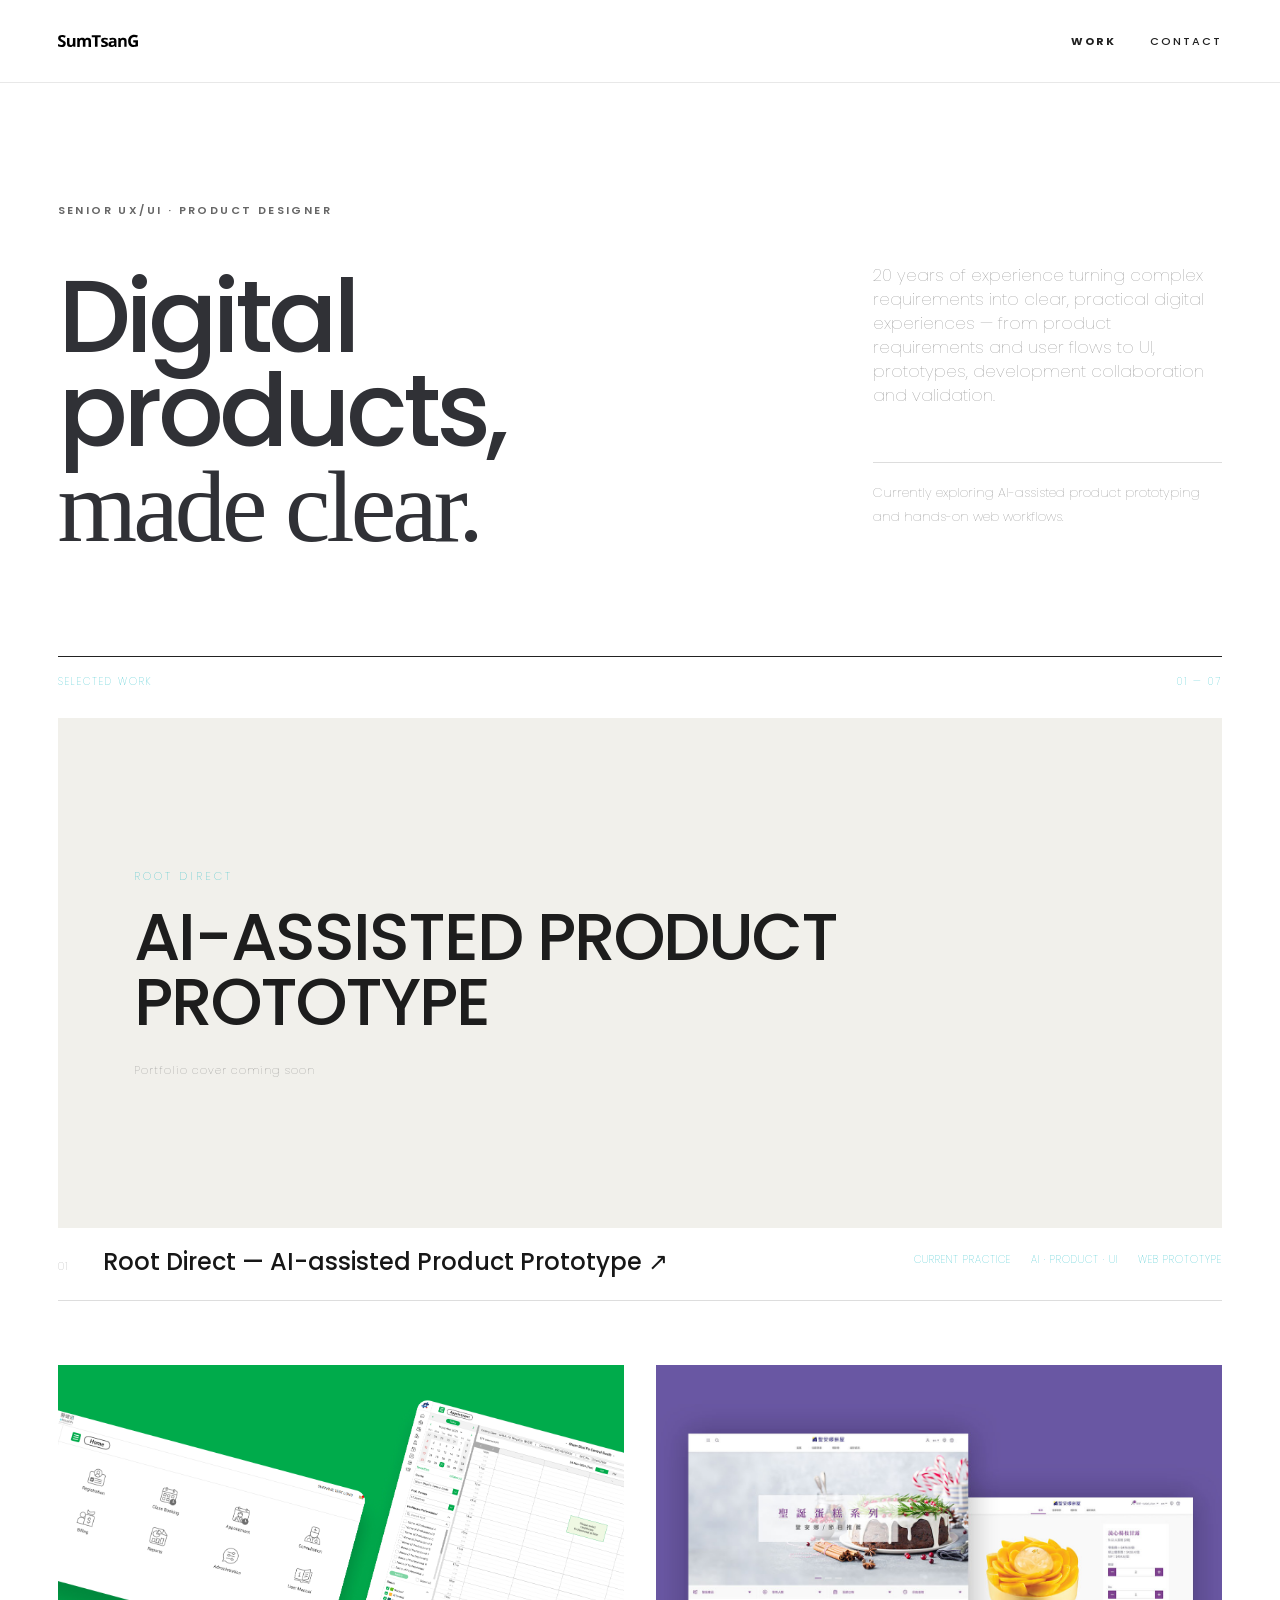
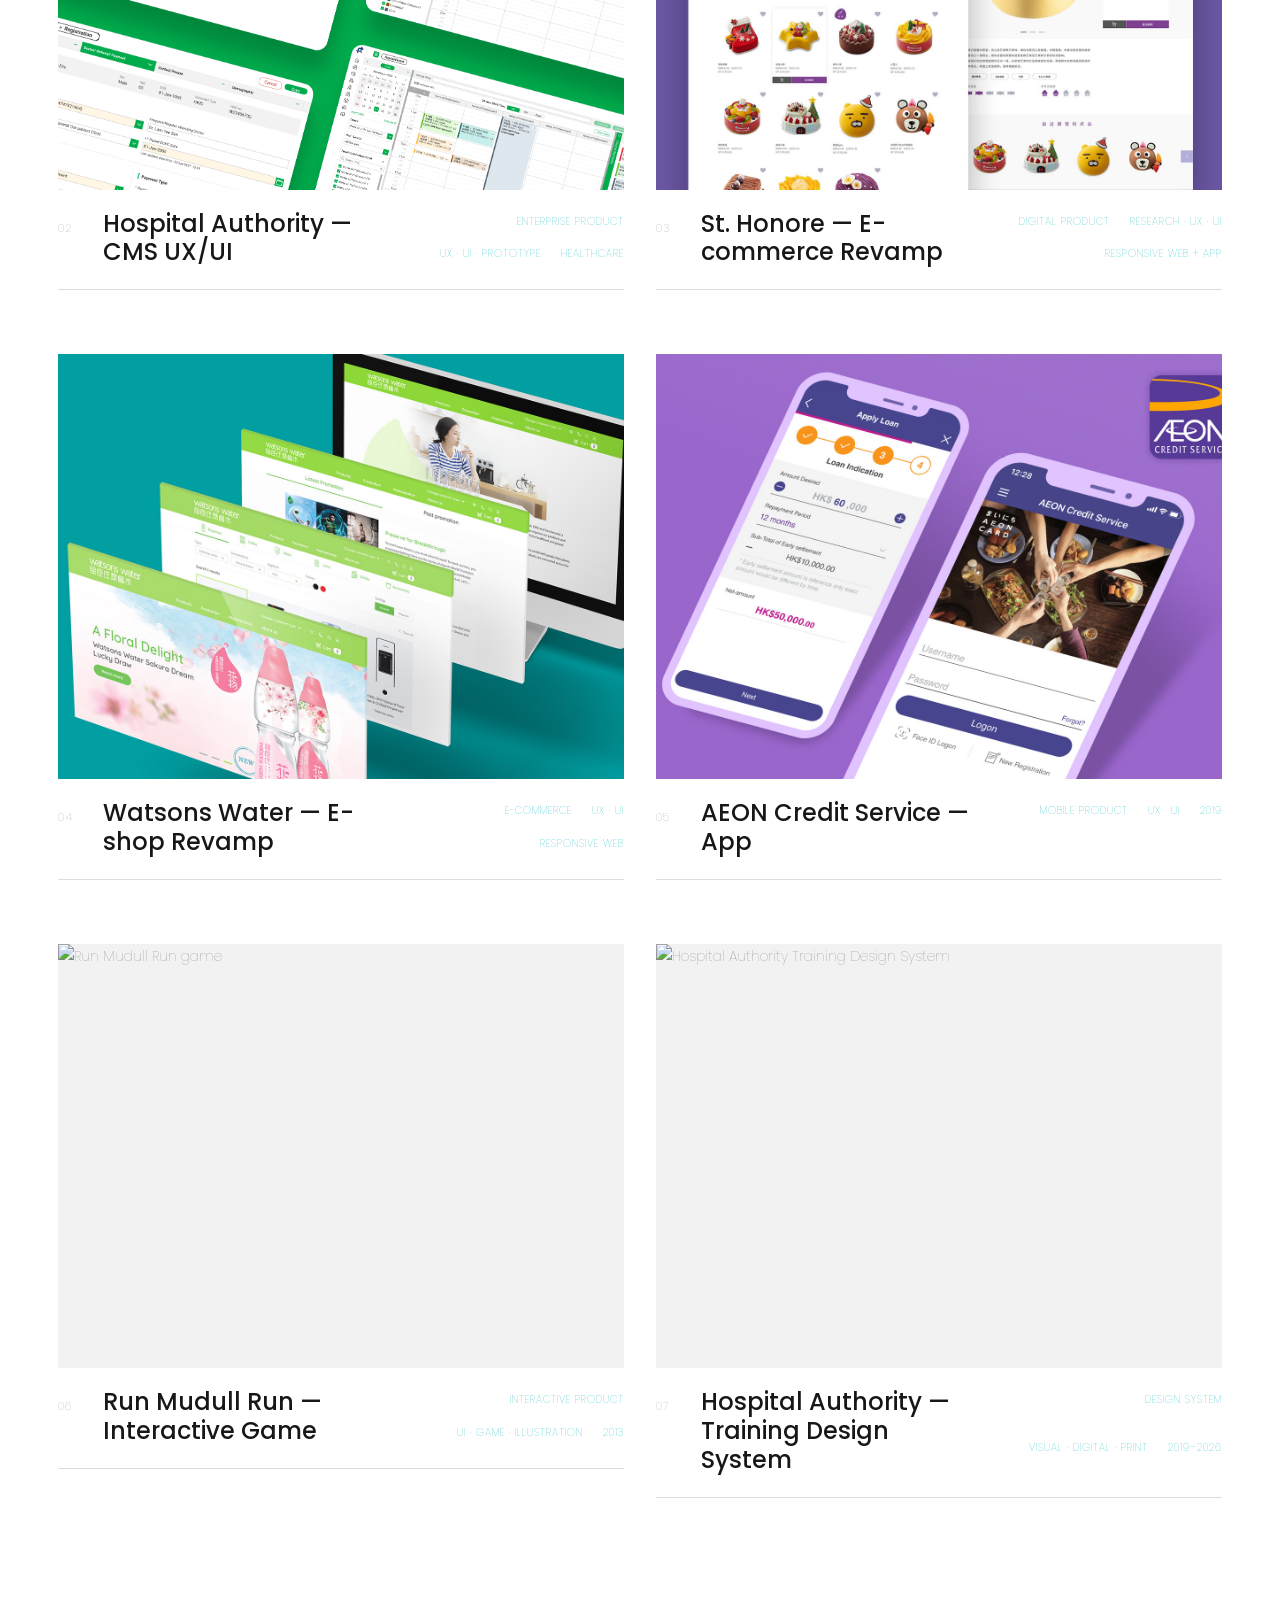
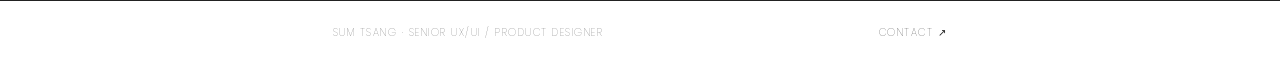
==== index.html @ f416c251 "Add files via upload" ====
<!DOCTYPE html>

<html lang="en">
<head>
<meta charset="utf-8"/>
<title>Sum Tsang — Senior UX/UI / Product Designer</title>
<meta content="Senior UX/UI / Product Designer with 20 years of experience in digital products, complex enterprise systems and AI-assisted prototyping." name="description"/>
<meta content="Sum Tsang" name="author"/>
<meta content="width=device-width, initial-scale=1.0" name="viewport"/>
<link href="img/favicon.png" rel="shortcut icon"/>
<link href="bootstrap/css/bootstrap.min.css" rel="stylesheet"/>
<link href="css/color-turquoise.css" rel="stylesheet"/>
<link href="css/retina.css" rel="stylesheet"/>
<link href="css/animate.css" rel="stylesheet"/>
<link href="css/colors-header.css" rel="stylesheet"/>
<link href="fonts/font-awesome-4.6.3/css/font-awesome.min.css" rel="stylesheet"/>
<link href="https://fonts.googleapis.com/css?family=Poppins:300,400,500,700%7CPlayfair+Display:400,700&amp;subset=latin,latin-ext" rel="stylesheet" type="text/css"/>
<link href="css/magnific-popup.css" rel="stylesheet"/>
<link href="css/style.css" rel="stylesheet">
<link href="css/responsive.css" rel="stylesheet"/>
<link href="css/portfolio-job3.css" rel="stylesheet"/>
</link></head>
<body class="job3-portfolio">
<header class="job3-header">
<div class="job3-header-inner">
<a class="job3-logo" href="index.html">
<img alt="Sum Tsang" class="svg-black" src="img/svg/logo.svg"/>
</a>
<nav>
<a class="active" href="index.html">WORK</a>
<a href="contact.html">CONTACT</a>
</nav>
</div>
</header>
<main>
<section class="job3-intro container-fluid">
<div class="job3-intro-grid">
<div>
<p class="eyebrow">SENIOR UX/UI · PRODUCT DESIGNER</p>
<h1>Digital products,<br/><em>made clear.</em></h1>
</div>
<div class="intro-copy">
<p>20 years of experience turning complex requirements into clear, practical digital experiences — from product requirements and user flows to UI, prototypes, development collaboration and validation.</p>
<p class="intro-note">Currently exploring AI-assisted product prototyping and hands-on web workflows.</p>
</div>
</div>
</section>
<section class="job3-work container-fluid">
<div class="section-label"><span>SELECTED WORK</span><span>01 — 07</span></div>
<div class="work-grid">
<!-- 01: Current / AI work leads the portfolio -->
<article class="work-project rootdirect-project">
<a aria-label="Root Direct live prototype" class="work-image rootdirect-cover" href="https://rootdirect-hk.onrender.com/" rel="noopener" target="_blank">
<div class="rootdirect-placeholder">
<span>ROOT DIRECT</span>
<strong>AI-ASSISTED PRODUCT PROTOTYPE</strong>
<small>Portfolio cover coming soon</small>
</div>
</a>
<div class="work-meta">
<div><span class="project-number">01</span><h2><a href="https://rootdirect-hk.onrender.com/" rel="noopener" target="_blank">Root Direct — AI-assisted Product Prototype ↗</a></h2></div>
<div class="project-info"><span>Current Practice</span><span>AI · Product · UI</span><span>Web Prototype</span></div>
</div>
</article>
<article class="work-project">
<a class="work-image" href="ha-uxui.html"><img alt="Hospital Authority CMS UX/UI" src="img/portfolio/hat-ux-hero.jpg"/></a>
<div class="work-meta">
<div><span class="project-number">02</span><h2><a href="ha-uxui.html">Hospital Authority — CMS UX/UI</a></h2></div>
<div class="project-info"><span>Enterprise Product</span><span>UX · UI · Prototype</span><span>Healthcare</span></div>
</div>
</article>
<article class="work-project">
<a class="work-image" href="sh.html"><img alt="St. Honore ecommerce site revamp" src="img/portfolio/sh-hero.jpg"/></a>
<div class="work-meta">
<div><span class="project-number">03</span><h2><a href="sh.html">St. Honore — E-commerce Revamp</a></h2></div>
<div class="project-info"><span>Digital Product</span><span>Research · UX · UI</span><span>Responsive Web + App</span></div>
</div>
</article>
<article class="work-project">
<a class="work-image" href="ww.html"><img alt="Watsons Water e-shop revamp" src="img/portfolio/ww-hero.jpg"/></a>
<div class="work-meta">
<div><span class="project-number">04</span><h2><a href="ww.html">Watsons Water — E-shop Revamp</a></h2></div>
<div class="project-info"><span>E-commerce</span><span>UX · UI</span><span>Responsive Web</span></div>
</div>
</article>
<article class="work-project">
<a class="work-image" href="aeon-noshow.html"><img alt="AEON Credit Service App" src="img/portfolio/aeon-noshow-hero.jpg"/></a>
<div class="work-meta">
<div><span class="project-number">05</span><h2><a href="aeon-noshow.html">AEON Credit Service — App</a></h2></div>
<div class="project-info"><span>Mobile Product</span><span>UX · UI</span><span>2019</span></div>
</div>
</article>
<article class="work-project"><a class="work-image" href="mudull.html"><img alt="Run Mudull Run game" src="img/portfolio/md-hero.jpg"/></a><div class="work-meta"><div><span class="project-number">06</span><h2><a href="mudull.html">Run Mudull Run — Interactive Game</a></h2></div><div class="project-info"><span>Interactive Product</span><span>UI · Game · Illustration</span><span>2013</span></div></div></article>
<article class="work-project"><a class="work-image" href="ha-tutorial.html"><img alt="Hospital Authority Training Design System" src="img/portfolio/hat-06.jpg"/></a><div class="work-meta"><div><span class="project-number">07</span><h2><a href="ha-tutorial.html">Hospital Authority — Training Design System</a></h2></div><div class="project-info"><span>Design System</span><span>Visual · Digital · Print</span><span>2019–2026</span></div></div></article>
</div>
</section>
</main>
<footer class="job3-footer container-fluid">
<div>SUM TSANG · SENIOR UX/UI / PRODUCT DESIGNER</div>
<a href="contact.html">CONTACT ↗</a>
</footer>
<script src="js/jquery-2.1.4.min.js"></script>
<script src="bootstrap/js/bootstrap.min.js"></script>
<script src="js/jquery.scripts.min.js"></script>
<script src="js/volcanno.include.js"></script>
</body>
</html>
---- css/color-turquoise.css ----
/*
    Turquoise color styles - You can change this colors to any color you want
*/

/* EMPHASIZED COLOR */
span,
a:hover,a:focus,
h1 span, h2 span, h3 span,
h4 span, h5 span, h6 span,
.service-box-icon .icon-container .fa,
.service-box-icon a:hover h3,
.page-content.dark .wpcf7 .wpcf7-text:focus,
.page-content.dark .wpcf7 .wpcf7-textarea:focus,
strong a,
.custom-heading a:hover h4,
.widget_nav_menu ul li span:hover,
.widget_nav_menu ul li .fa,
.btn-link:hover,
.widget_nav_menu ul li a:hover span,
.widget_recent_entries ul > li a .fa,
.widget_recent_entries ul > li a:hover p,
.centered-icon .icon-container .fa,
.read-more-icon:hover + .block-title,
.tweet-list li a,
.header-dark-theme-color #header .dropdown-menu > li.current-menu-item > a,
.header-dark-theme-color .navbar-default .navbar-nav>li>a:hover,
.header-dark-theme-color #header .navbar-default .navbar-nav > li >a:focus,
.header-dark-theme-color .navbar-nav>li>a:before,
.header-dark-theme-color #header .dropdown-menu > li > a:hover, 
.header-dark-theme-color #header .dropdown-menu > li > a:focus, 
.header-dark-theme-color #header .dropdown.dropdown-submenu > a:hover::after,
.header-light-theme-color #header .dropdown-menu > li.current-menu-item > a,
.header-light-theme-color #header .navbar-default .navbar-nav > li >a:hover,
.header-light-theme-color #header .navbar-default .navbar-nav > li >a:focus,
.header-light-theme-color .navbar-nav>li>a:before,
.header-light-theme-color #header .dropdown-menu > li > a:hover, 
.header-light-theme-color #header .dropdown-menu > li > a:focus, 
.header-light-theme-color #header .dropdown.dropdown-submenu > a:hover::after,
.navbar-nav > li.dropdown.hover:hover > .dropdown-menu > li.current-menu-item > a,
.megamenu> li > ul > .current-menu-item > a,
.nav .open > a:focus,
.dropdown-menu>.current-menu-item>a,
.btn-wrapper .btn.btn-outlined,
.team-member.block-item .team-member-name a:hover h4,
.team-member.clean-style .team-member-name a:hover h4,
.team-member.simple-style .team-member-name a:hover h4,
.block-title:hover + .read-more-icon .fa,
.read-more-icon:hover .fa,
.team-member.clean-style .social-links.theme-hover li a:hover .fa,
.team-member.simple-style .social-links.theme-hover li a:hover .fa,
.header-wrapper.hamburger-menu.hamburger-menu-dark .fat-nav li a:hover,
.header-wrapper.hamburger-menu.hamburger-menu-light .fat-nav li a:hover,
#footer-wrapper.simple-style.footer-dark .breadcrumb li a:hover,
#footer-wrapper.simple-style .to-top .fa,
.newsletter .newsletter-submit:hover,
.footer-dark .footer-widget-container .widget a:hover,
.footer-light .footer-widget-container .widget a:hover,
#footer-wrapper.widgetized-style-1.footer-dark .to-top:hover,
#footer-wrapper.widgetized-style-1.footer-dark .to-top:hover .fa,
#footer-wrapper.widgetized-style-1.footer-light .to-top:hover,
#footer-wrapper.widgetized-style-1.footer-light .to-top:hover .fa,
#footer-wrapper.widgetized-style-1.footer-light .to-top:hover,
#footer-wrapper.widgetized-style-1.footer-light .to-top:hover .fa,
.footer-light .footer-widget-container .newsletter .newsletter-submit:hover,
.footer-dark .footer-widget-container .newsletter .newsletter-submit:hover,
#footer-wrapper.footer-light p a,
#footer-wrapper #copyright-container p a:hover,
#copyright-container a:hover,
.widget.widget_nav_menu.widget_horizontal_menu .menu .menu-item a:hover,
.footer-dark .rpw_posts_widget .rpw_blog a:hover h4,
.footer-light .rpw_posts_widget .rpw_blog a:hover h4,
.footer-dark .footer-widget-container .widget.widget_recent_comments ul li a,
.footer-light .footer-widget-container .widget.widget_recent_comments ul li a,
.page-content.dark .heading-subtitle-top p.text-theme-color,
.page-content.dark .heading-subtitle-top h2.text-theme-color,
.heading-subtitle-top p.text-theme-color,
.heading-subtitle-top h2.text-theme-color,
.heading-subtitle-top span.text-theme-color,
.heading-subtitle-bottom span.text-theme-color,
.page-content.dark .heading-subtitle-top span.text-theme-color,
.page-content.dark .heading-subtitle-bottom span.text-theme-color,
.page-content.dark .heading-h1 span.text-theme-color,
.page-content.dark .heading-h2 span.text-theme-color,
.page-content.dark .heading-h3 span.text-theme-color,
.page-content.dark .heading-h4 span.text-theme-color,
.heading-h1 span.text-theme-color,
.heading-h2 span.text-theme-color,
.heading-h3 span.text-theme-color,
.heading-h4 span.text-theme-color,
.header-dark-default #header .dropdown-menu > li.current-menu-item > a,
.header-dark-default #header .dropdown-menu > li.current-menu-item > a:hover,
.navbar-default .navbar-nav > li.current-menu-parent > a,
.navbar-default .navbar-nav > li.current-menu-item > a,
.dropdown-menu>li>a:hover, .dropdown-menu>li>a:focus,
.megamenu> li ul > li > a:hover,
.megamenu> li ul > li > a:focus,
.post-body h4:hover,
.blog-post .read-more:hover,
.post-share:before,
.post-image .post-body h4:hover,
.aside .newsletter .newsletter-submit:hover,
.aside .widget ul li a:hover,
.aside .rpw_posts_widget .rpw_blog h4:hover,
.widget_recent_entries ul > li::before,
.blog-posts.post-list .blog-post .post-body h3:hover,
.blog-author .author-name:hover,
.blog-author-description a:hover,
.comments-li .comment .comment-reply-link:hover,
.comments-li .comment .comment-reply-link:hover .fa,
.blog-details .rpw_posts_widget .rpw_blog h4:hover,
.counter .county-days-wrapper:after,
.counter .county-hours-wrapper:after,
.counter .county-minutes-wrapper:after,
.counter .county-seconds-wrapper:after,
.header-wrapper.hamburger-menu.hamburger-menu-light .fat-nav li .dropdown.active,
.header-wrapper.hamburger-menu.hamburger-menu-dark .fat-nav li .dropdown.active,
.header-wrapper.hamburger-menu.hamburger-menu-light .fat-nav li .dropdown-multilevel.active,
.header-wrapper.hamburger-menu.hamburger-menu-dark .fat-nav li .dropdown-multilevel.active,
.page-404-content.page-title-fullscreen .heading-subtitle-bottom h1,
.contact-info-container .icon-container .fa,
.page-content .newsletter .submit:hover,
.icon-list.list-theme-color .icon-container .fa,
.page-content #tweetscroll-wrapper ul li a,
.page-content #tweetscroll-wrapper ul li p span,
.footer-light .social-links.social-dark.outlined-dark.theme-hover li a:hover .fa,
.footer-dark .social-links.social-light.outlined-light.theme-hover li a:hover .fa,
.social-links.social-dark.theme-hover.outlined-dark a:hover .fa,
.left-menu .social-links.social-dark.theme-hover.outlined-dark a:hover .fa,
.footer-light .social-links.social-light.theme-hover.outlined-light a:hover .fa,
.social-links.outlined-dark.social-dark li a:hover .fa,
.social-links.outlined-light.social-light li a:hover .fa,
.left-menu .social-links.outlined-dark.social-dark li a:hover .fa,
.left-menu .social-links.outlined-light.social-light li a:hover .fa,
.ms-layer.post-meta li a:hover,
.pricing-table .price p,
.pricing-table .plan-call-to-action a,
.media-heading.author:hover,
.post-share .fa,
.portfolio-photography .isotope-item .post-body .post-meta .post-share .count:hover,
.portfolio-list .portfolio-item .view-all-title h3,
.header-wrapper.hamburger-menu.hamburger-menu-dark .fat-nav li.current-menu-item > a,
.header-wrapper.hamburger-menu.hamburger-menu-light .fat-nav li.current-menu-item > a,
.simple-link:hover,
.dark .simple-link:hover,
.widget ul li a:hover,
.woocommerce ul.product_list_widget li .product-title:hover,
.woocommerce nav.woocommerce-pagination .page-numbers li span.current,
.service-box-textual a:hover h3,
.social-links.theme-hover li a:hover,
.aside-widgets .tweets-list-container .tweet-list li span.hash,
.aside-widgets .tweets-list-container .tweet-list li a{
    color: #00b3be;
}

/* EMPHASIZED COLOR - FOCUS */
.btn-link:focus {
    color: #16c4cf;
}

/* EMPHASIZED BACKGROUND COLOR */
.widget_tag_cloud .tagcloud a:hover,
.slide-line,
.btn-primary.style-2:hover,
.btn-primary.style-1:hover,
.btn-primary.style-1:focus,
.btn-primary.style-2,
.read-more:before,
.menu-icon.open span,
.widget .title h3:after,
.widget .widget-title:after,
.block-item .block-item-buttons li:hover,
.btn-wrapper .btn,
.btn-wrapper .btn.btn-white:hover,
.heading-subtitle-bottom h1:after,
.heading-subtitle-bottom h2:after,
.heading-subtitle-bottom h3:after,
.btn-wrapper .btn.btn-outlined:hover,
.header-wrapper .header-cart .cart-count,
.footer-light .widget_tag_cloud a:hover,
.footer-dark .widget_tag_cloud a:hover,
.widget.widget_search .search-submit,
.service-box-textual .separator,
.blockquote-wrapper .blockquote-boxed .cite:before,
.blockquote-simple .top-title:before,
.quote-post .blockquote .cite:before,
.blog-post-gallery .nivo-controlNav a.active,
.pagination li:hover a,
.pagination li.active a,
.comment-form .wpcf7-submit.btn:hover,
.portfolio-grid .isotope-item .mask .post-body .open-image:hover,
.portfolio-masonry .isotope-item .mask .post-body .open-image:hover,
.portfolio-grid.portfolio-category .isotope-item .mask .post-body .open-image:hover,
.portfolio-grid.portfolio-category .post-category,
.portfolio-blog-nav-hover .portfolio-blog-nav-btn span:before,
.portfolio-blog-nav-hover .portfolio-blog-nav-btn:hover,
.portfolio-blog-nav-hover .portfolio-blog-nav-btn-wrapper.nav-back .portfolio-blog-nav-btn,
.maintenance-page .expand,
.counter .county-days-wrapper:after,
.counter .county-hours-wrapper:after,
.counter .county-minutes-wrapper:after,
.counter .county-seconds-wrapper:after,
.number-counter .timer-container:after,
.image-link a span:after,
.details-list li h5:before,
.jp-volume-bar-value,
.jp-play-bar,
.nanobar .bar,
.newsletter-popup .newsletter .submit,
.divider,
.woocommerce.woocommerce-page .product button.button.alt,
.woocommerce.woocommerce-page .product .related.products h2::before,
.woocommerce.woocommerce-page .product .related.products ul.products li a.button,
.woocommerce.woocommerce-page .product .woocommerce-tabs #review_form_wrapper .form-submit #comment-reply,
.social-links.social-light.social-animated a.animate-social-icon:hover,
.social-links.social-dark.social-animated a.animate-social-icon:hover{
    background-color: #00b3be;
}

.social-links.social-dark.theme-hover li a:hover,
.social-links.social-light.theme-hover li a:hover,
.hamburger.active:hover .hamburger__icon:before,
.hamburger.active:hover .hamburger__icon:after{
    background-color: #00b3be !important;
}

/* EMPHASIZED BACKGROUND COLOR - HOVER*/
.btn-wrapper .btn:hover,
.widget.widget_search .search-submit:hover,
.portfolio-blog-nav-hover .portfolio-blog-nav-btn-wrapper.nav-back .portfolio-blog-nav-btn:hover,
.newsletter-popup .newsletter .submit:hover,
.woocommerce.woocommerce-page .product button.button.alt:hover,
.woocommerce.woocommerce-page .product .related.products ul.products li a.button:hover,
.woocommerce.woocommerce-page .product .woocommerce-tabs #review_form_wrapper .form-submit #comment-reply:hover{
    background-color: #16c4cf;
}
.mask {
    background-color: rgba(0, 179, 190,0.8);
}

/*  BORDERS
============================================================================= */

/* EMPHASIZED BORDER COLOR */
.wpcf7-text:focus,
.wpcf7-select:focus,
.wpcf7-textarea:focus,
.btn-wrapper .btn.btn-outlined,
.footer-light .widget_tag_cloud a:hover,
.footer-dark .widget.widget_search .a_search:focus,
.footer-light .widget.widget_search .a_search:focus,
.blockquote-standard.theme-color,
.contact-form .wpcf7-text:focus,
.contact-form .wpcf7-textarea:focus,
.dark .contact-form .wpcf7-text:focus, 
.dark .contact-form .wpcf7-select:focus,
.dark .contact-form .wpcf7-textarea:focus,
.tabs li.active a,
.tabs li a:hover,
.pricing-table.plan-1.plan-highlighted,
.left-menu.dark .social-links.outlined-dark.natural-hover a:hover,
.page-content .newsletter .email:focus,
.newsletter-popup,
.newsletter-popup .newsletter input:focus,
.woocommerce.woocommerce-page .product .woocommerce-tabs #review_form_wrapper .comment-form .comment-form-author input:focus,
.woocommerce.woocommerce-page .product .woocommerce-tabs #review_form_wrapper .comment-form .comment-form-email input:focus,
.woocommerce.woocommerce-page .product .woocommerce-tabs #review_form_wrapper .comment-form-comment #comment:focus{
    border-color: #00b3be;
}
.to-top,
.aside .widget.widget_search .a_search:focus,
.tabs li.active a,
.tabs li a:hover,
.social-links.social-dark.theme-hover.outlined-dark a:hover,
.social-links.social-light.theme-hover.outlined-light a:hover{
    border-color: #00b3be !important;
}

/* EMPHASIZED TOP BORDER COLOR */
#testimonial-carousel .testimonial-background:after {
    border-top-color: #00b3be;
}

/* SVG FILL */
.svg-theme-color .st0,
.svg-turquoise .st0,
.block-title:hover + .read-more-icon .svg-theme-hover .st0,
.pricing-table .plan-call-to-action .st0{
    fill: #00b3be;
}
---- css/retina.css ----
/*
    Retina ready styles
*/
@media only screen and (-webkit-min-device-pixel-ratio: 1.5),
only screen and (min--moz-device-pixel-ratio: 1.5),
only screen and (-o-min-device-pixel-ratio: 3/2),
only screen and (min-device-pixel-ratio: 1.5){

    .widget_search .search-submit {
        background-image: url('../img/search@2x.png');
        background-size: 18px 18px;
    }
}
---- css/colors-header.css ----
/* STANDARD HEADER ITEMS */



.header-light-dark-current .navbar-default .navbar-nav>li>a:hover,
.header-dark-default .navbar-default .navbar-nav>li>a:hover,

.header-light-default .navbar-default .navbar-nav>li.current-menu-item>a,

.header-light-default .navbar-default .navbar-nav>li>a:hover,
.header-light-default .navbar-nav>li>a:before,
.header-light-darker .navbar-default .navbar-nav>li.current-menu-item>a,
.header-light-darker .navbar-default .navbar-nav>li>a:before{
    color: #fff;
}

 .header-dark-default.header-transparent .navbar-default .navbar-nav>li>a:focus,
.header-wrapper.header-transparent.header-light-theme-color .main-nav .navbar-default .navbar-nav>li>a,
.header-light-default .navbar-default .navbar-nav>li>a,

.header-light-dark-current .navbar-default .navbar-nav>li>a {
    color: #eee;
}

.header-dark-default .navbar-default .navbar-nav>li>a, .header-dark-default .navbar-default .navbar-nav>li>a:focus,
.header-wrapper.resize-header.header-dark-default .main-nav .navbar-default .navbar-nav>li>a,
.navbar-default .navbar-nav>li>a,
.header-dark-theme-color .navbar-default .navbar-nav>li>a, .header-dark-theme-color .navbar-default .navbar-nav>li>a:focus,
 .header-light-dark-current.resize-header .navbar-default .navbar-nav>li>a,
.header-wrapper.header-transparent.header-light-default.resize-header .navbar-default .navbar-nav>li>a,
.header-wrapper.header-transparent.header-light-theme-color.resize-header .main-nav .navbar-default .navbar-nav>li>a,
.header-dark-default .navbar-default .navbar-nav > li.current-menu-item > a,
.header-light-default .navbar-default .navbar-nav>li>a:focus,
.header-dark-default #header .navbar-default .navbar-nav > li >a:focus,
.header-light-darker .navbar-default .navbar-nav>li>a:focus,
.header-light-dark-current .navbar-default .navbar-nav>li>a:focus{
    color: #aaa;
}

.header-light-darker .navbar-default .navbar-nav>li>a{
    color: #6D7274;
}
.header-wrapper.resize-header.header-dark-default .navbar-default .navbar-nav>li>a:hover,
.header-wrapper.resize-header.header-dark-default .navbar-default .navbar-nav>li>a:focus,
.header-wrapper.resize-header.header-dark-default .navbar-default .navbar-nav>li>a:before,
.header-wrapper.header-light-dark-current .navbar-default .megamenu> li ul > li > a:hover,
.header-wrapper.header-light-dark-current .navbar-default .megamenu> li ul > li > a:focus,
.header-light-default.resize-header .navbar-default .navbar-nav>li>a:focus,
.header-light-default.resize-header .navbar-default .navbar-nav>li>a:hover,
.header-light-default.resize-header .navbar-nav>li>a:before,
.header-light-darker.resize-header .navbar-default .navbar-nav>li.current-menu-item>a,
.header-light-darker.resize-header .navbar-default .navbar-nav>li>a:before,
.header-light-dark-current .navbar-default .navbar-nav>li:hover>a,
.header-light-dark-current .navbar-default .navbar-nav>li.current-menu-item>a{
    color: #303136 !important;
}


/*  HAMBURGER MENU ITEMS */

.header-wrapper.hamburger-menu.hamburger-menu-light .fat-nav li a {
    color: #fff;
}
.header-wrapper.hamburger-menu.hamburger-menu-dark .fat-nav li a {
    color: #303136;
}
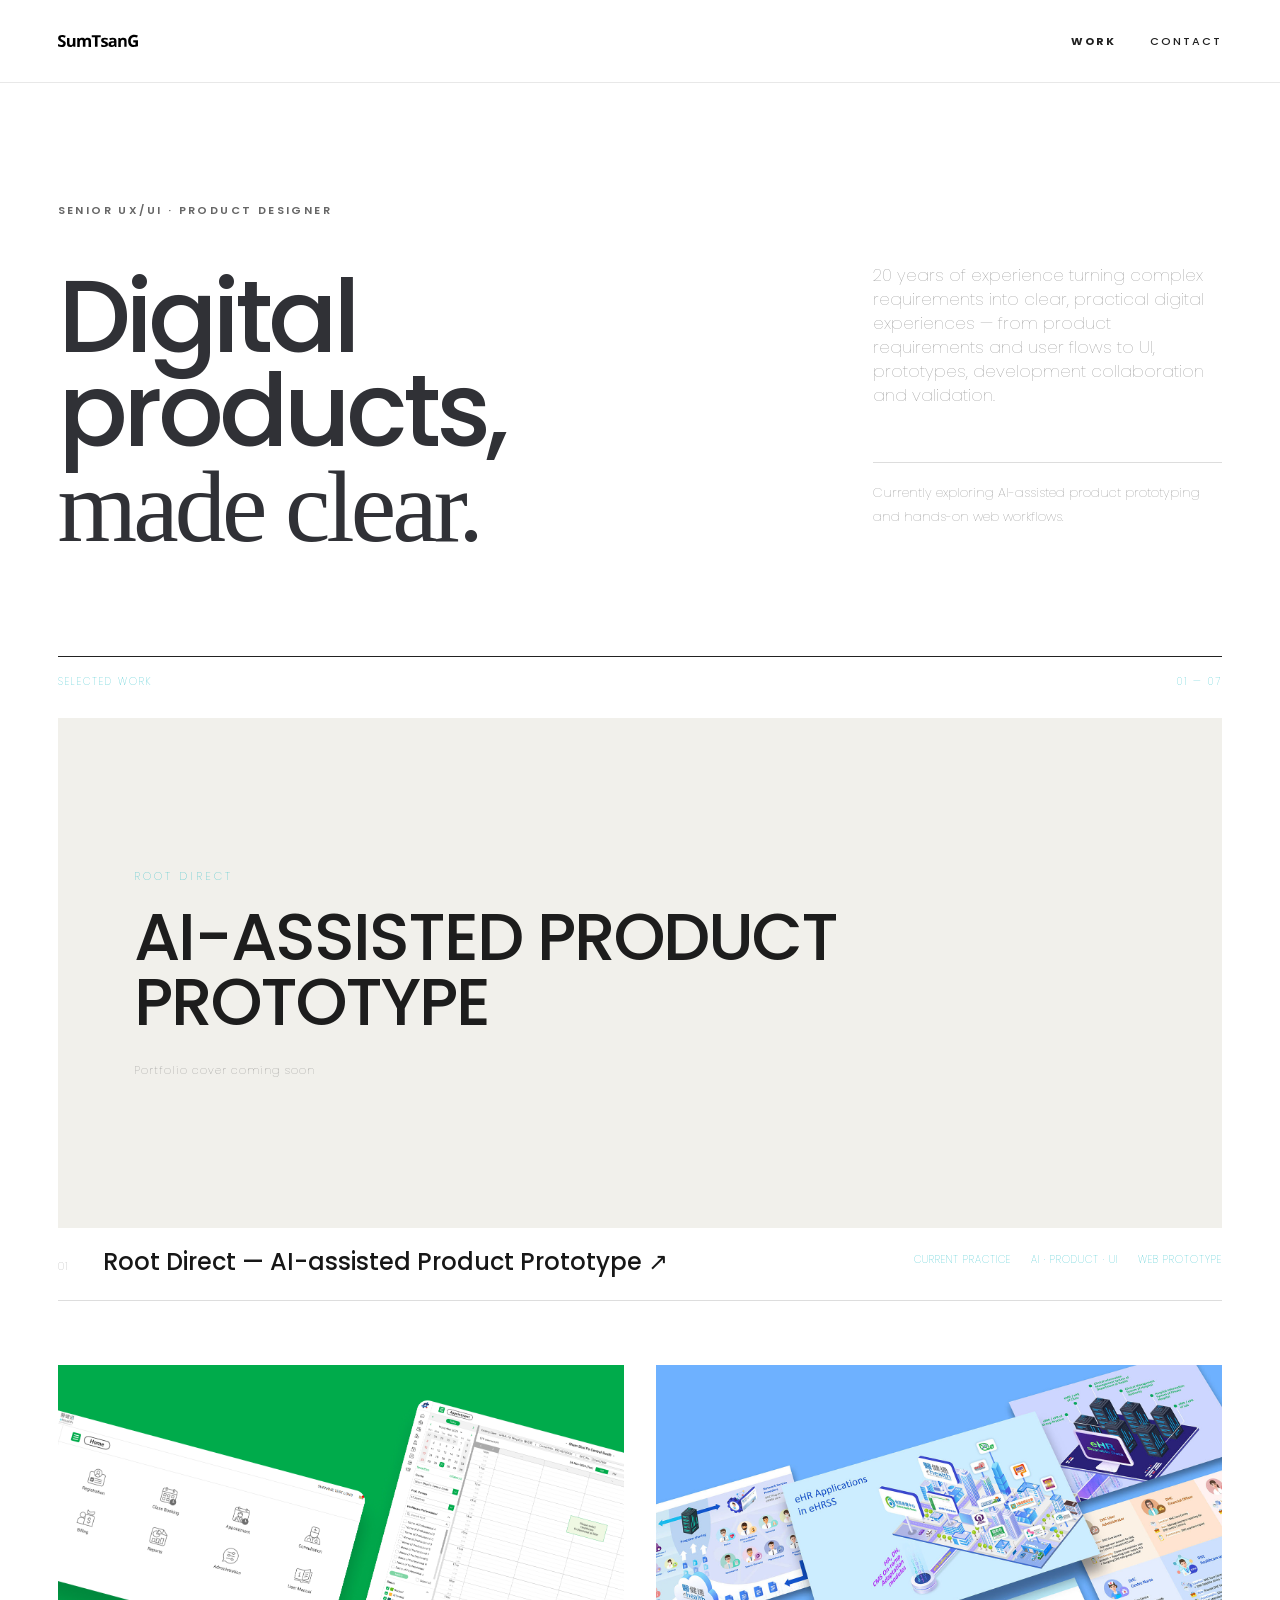
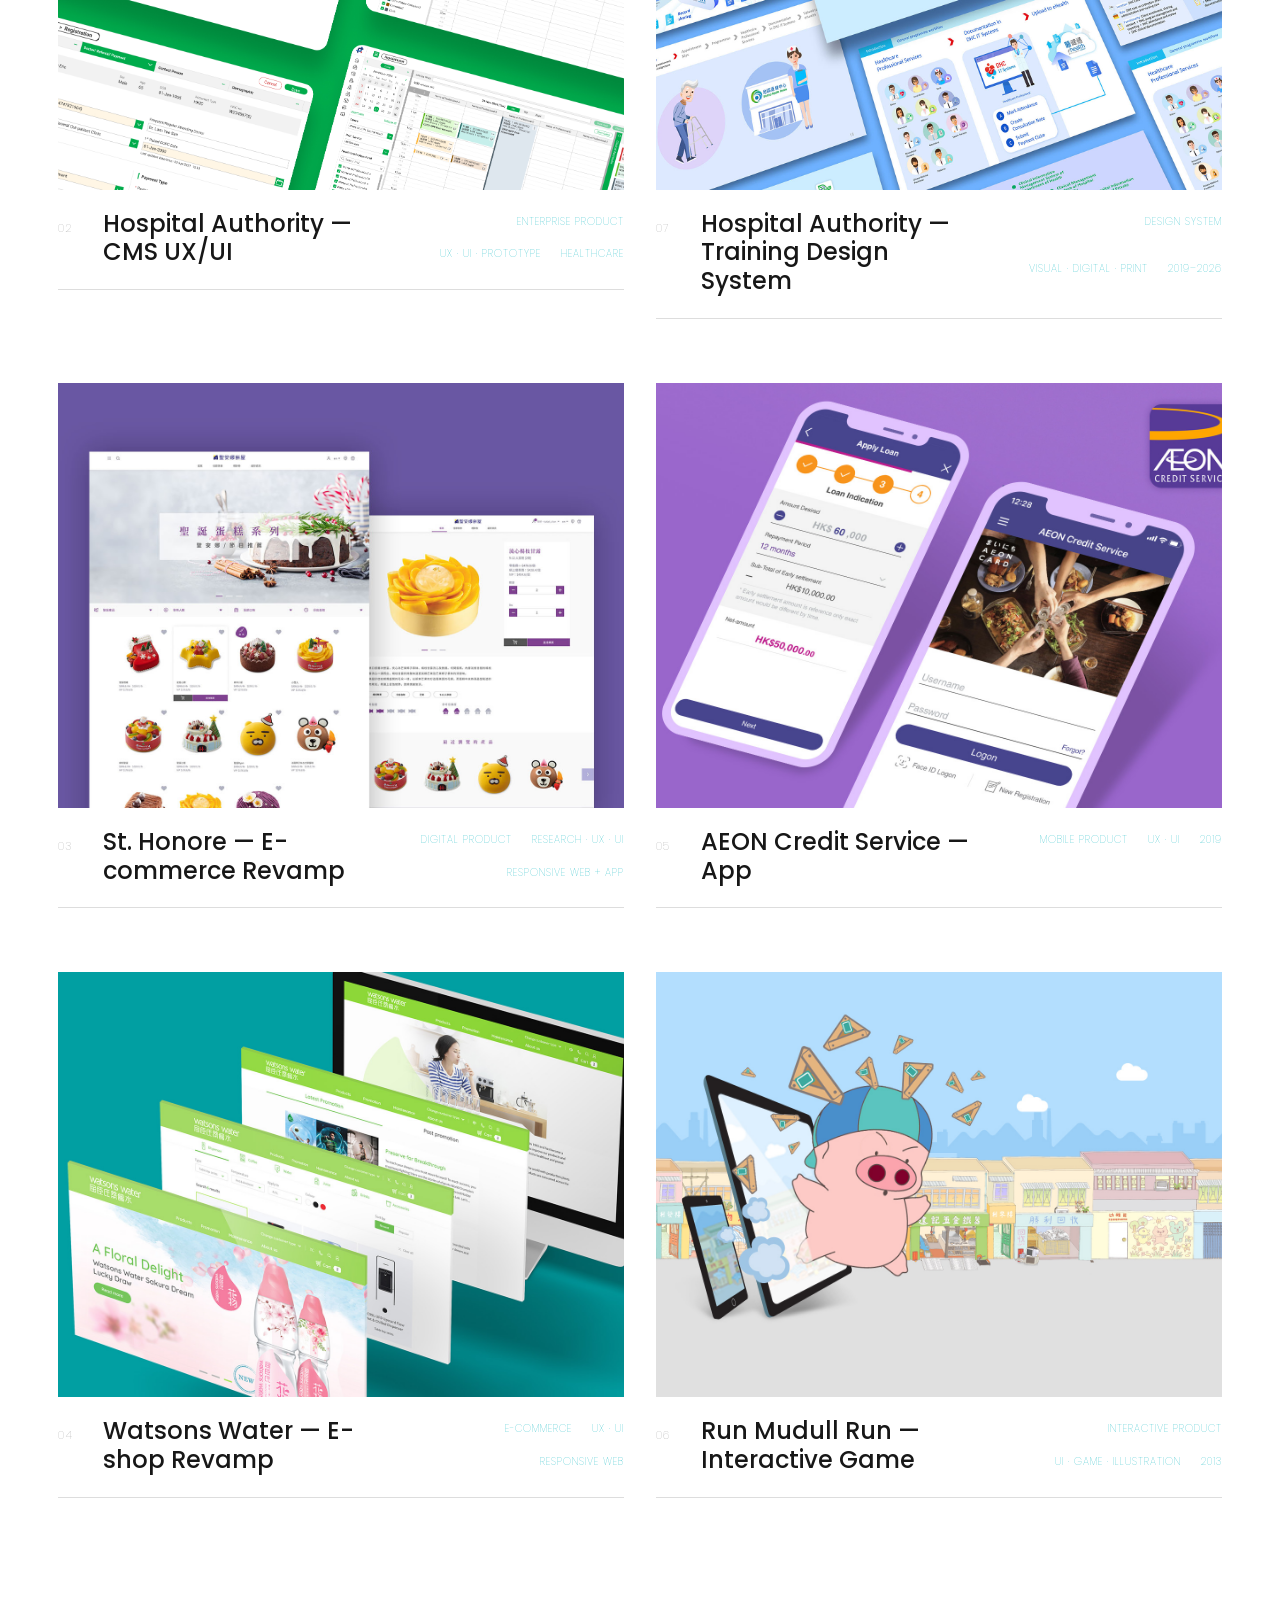
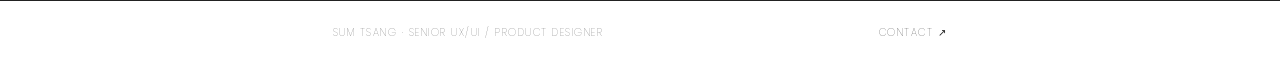
==== commit 4cb8073e: "Update project links and images in index.html" ====
--- a/index.html
+++ b/index.html
@@ -57,11 +57,15 @@
 <small>Portfolio cover coming soon</small>
 </div>
 </a>
+
+  
 <div class="work-meta">
 <div><span class="project-number">01</span><h2><a href="https://rootdirect-hk.onrender.com/" rel="noopener" target="_blank">Root Direct — AI-assisted Product Prototype ↗</a></h2></div>
 <div class="project-info"><span>Current Practice</span><span>AI · Product · UI</span><span>Web Prototype</span></div>
 </div>
 </article>
+
+  
 <article class="work-project">
 <a class="work-image" href="ha-uxui.html"><img alt="Hospital Authority CMS UX/UI" src="img/portfolio/hat-ux-hero.jpg"/></a>
 <div class="work-meta">
@@ -69,6 +73,12 @@
 <div class="project-info"><span>Enterprise Product</span><span>UX · UI · Prototype</span><span>Healthcare</span></div>
 </div>
 </article>
+
+  
+<article class="work-project"><a class="work-image" href="ha-tutorial.html"><img alt="Hospital Authority Training Design System" src="img/portfolio/hat-06.jpg"/></a>
+  <div class="work-meta"><div><span class="project-number">07</span><h2><a href="ha-tutorial.html">Hospital Authority — Training Design System</a></h2></div><div class="project-info"><span>Design System</span><span>Visual · Digital · Print</span><span>2019–2026</span></div></div></article>
+
+  
 <article class="work-project">
 <a class="work-image" href="sh.html"><img alt="St. Honore ecommerce site revamp" src="img/portfolio/sh-hero.jpg"/></a>
 <div class="work-meta">
@@ -76,6 +86,17 @@
 <div class="project-info"><span>Digital Product</span><span>Research · UX · UI</span><span>Responsive Web + App</span></div>
 </div>
 </article>
+
+
+<article class="work-project">
+<a class="work-image" href="aeon-noshow.html"><img alt="AEON Credit Service App" src="img/portfolio/aeon-noshow-hero.jpg"/></a>
+<div class="work-meta">
+<div><span class="project-number">05</span><h2><a href="aeon-noshow.html">AEON Credit Service — App</a></h2></div>
+<div class="project-info"><span>Mobile Product</span><span>UX · UI</span><span>2019</span></div>
+</div>
+</article>
+
+  
 <article class="work-project">
 <a class="work-image" href="ww.html"><img alt="Watsons Water e-shop revamp" src="img/portfolio/ww-hero.jpg"/></a>
 <div class="work-meta">
@@ -83,15 +104,11 @@
 <div class="project-info"><span>E-commerce</span><span>UX · UI</span><span>Responsive Web</span></div>
 </div>
 </article>
-<article class="work-project">
-<a class="work-image" href="aeon-noshow.html"><img alt="AEON Credit Service App" src="img/portfolio/aeon-noshow-hero.jpg"/></a>
-<div class="work-meta">
-<div><span class="project-number">05</span><h2><a href="aeon-noshow.html">AEON Credit Service — App</a></h2></div>
-<div class="project-info"><span>Mobile Product</span><span>UX · UI</span><span>2019</span></div>
-</div>
-</article>
+
+  
 <article class="work-project"><a class="work-image" href="mudull.html"><img alt="Run Mudull Run game" src="img/portfolio/md-hero.jpg"/></a><div class="work-meta"><div><span class="project-number">06</span><h2><a href="mudull.html">Run Mudull Run — Interactive Game</a></h2></div><div class="project-info"><span>Interactive Product</span><span>UI · Game · Illustration</span><span>2013</span></div></div></article>
-<article class="work-project"><a class="work-image" href="ha-tutorial.html"><img alt="Hospital Authority Training Design System" src="img/portfolio/hat-06.jpg"/></a><div class="work-meta"><div><span class="project-number">07</span><h2><a href="ha-tutorial.html">Hospital Authority — Training Design System</a></h2></div><div class="project-info"><span>Design System</span><span>Visual · Digital · Print</span><span>2019–2026</span></div></div></article>
+
+  
 </div>
 </section>
 </main>
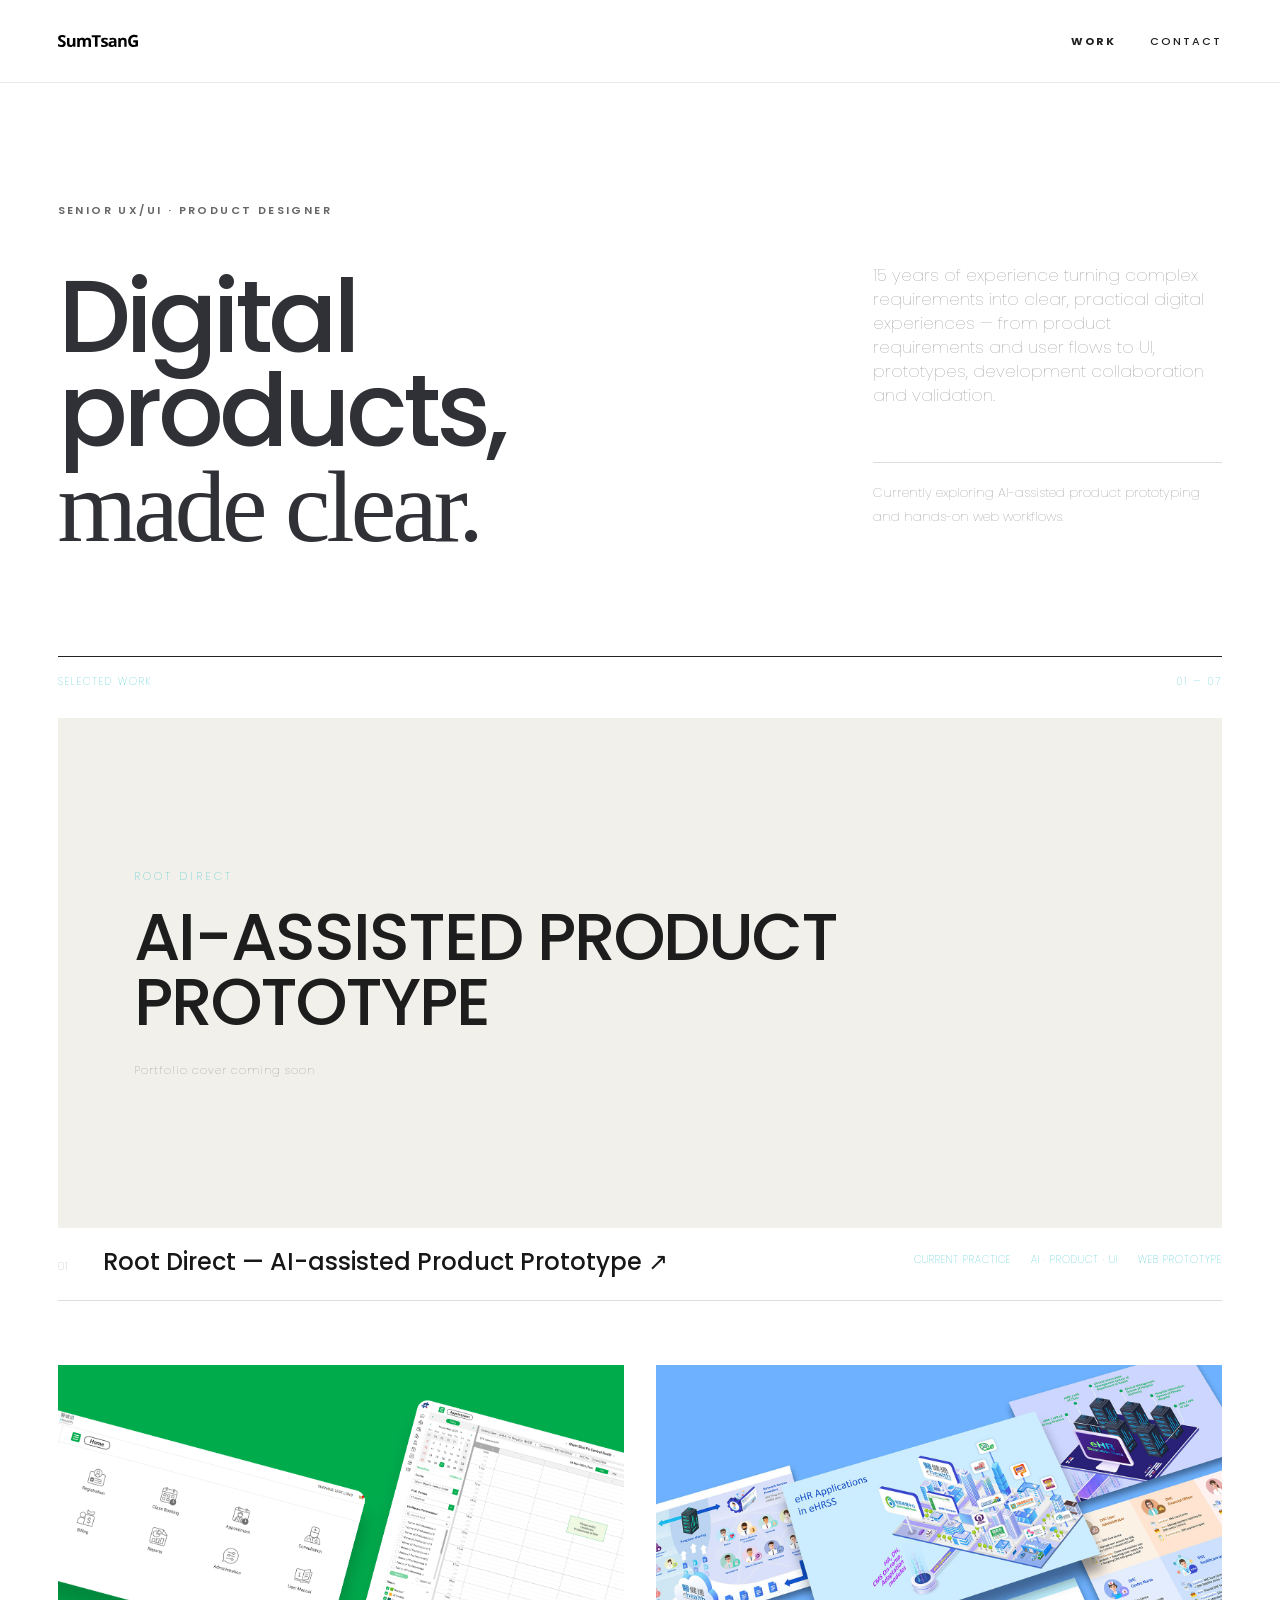
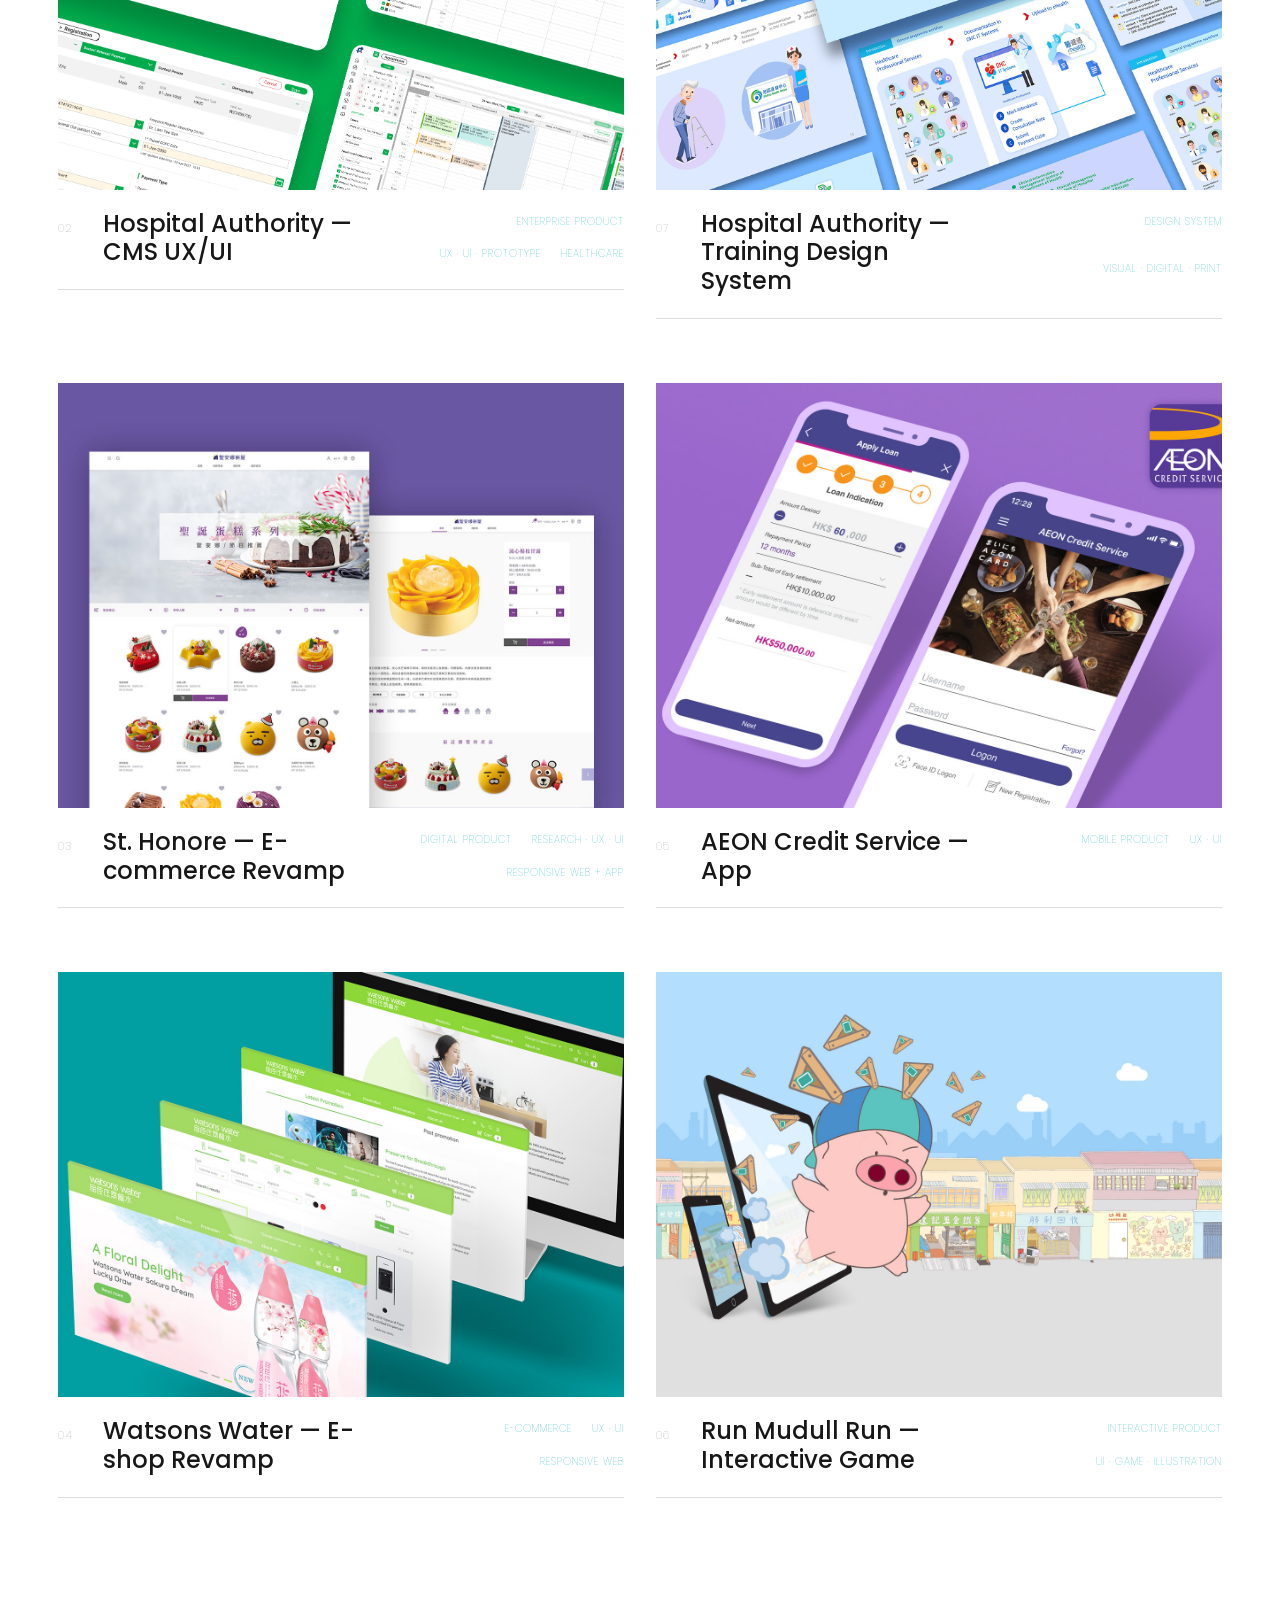
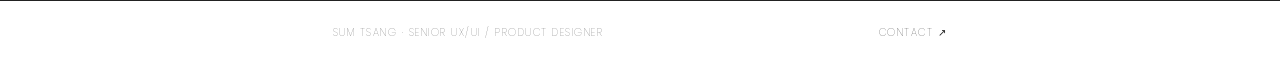
==== commit 0dea9548: "Update index.html" ====
--- a/index.html
+++ b/index.html
@@ -4,7 +4,7 @@
 <head>
 <meta charset="utf-8"/>
 <title>Sum Tsang — Senior UX/UI / Product Designer</title>
-<meta content="Senior UX/UI / Product Designer with 20 years of experience in digital products, complex enterprise systems and AI-assisted prototyping." name="description"/>
+<meta content="Senior UX/UI / Product Designer with 15 years of experience in digital products, complex enterprise systems and AI-assisted prototyping." name="description"/>
 <meta content="Sum Tsang" name="author"/>
 <meta content="width=device-width, initial-scale=1.0" name="viewport"/>
 <link href="img/favicon.png" rel="shortcut icon"/>
@@ -40,7 +40,7 @@
 <h1>Digital products,<br/><em>made clear.</em></h1>
 </div>
 <div class="intro-copy">
-<p>20 years of experience turning complex requirements into clear, practical digital experiences — from product requirements and user flows to UI, prototypes, development collaboration and validation.</p>
+<p>15 years of experience turning complex requirements into clear, practical digital experiences — from product requirements and user flows to UI, prototypes, development collaboration and validation.</p>
 <p class="intro-note">Currently exploring AI-assisted product prototyping and hands-on web workflows.</p>
 </div>
 </div>
@@ -76,7 +76,7 @@
 
   
 <article class="work-project"><a class="work-image" href="ha-tutorial.html"><img alt="Hospital Authority Training Design System" src="img/portfolio/hat-06.jpg"/></a>
-  <div class="work-meta"><div><span class="project-number">07</span><h2><a href="ha-tutorial.html">Hospital Authority — Training Design System</a></h2></div><div class="project-info"><span>Design System</span><span>Visual · Digital · Print</span><span>2019–2026</span></div></div></article>
+  <div class="work-meta"><div><span class="project-number">07</span><h2><a href="ha-tutorial.html">Hospital Authority — Training Design System</a></h2></div><div class="project-info"><span>Design System</span><span>Visual · Digital · Print</span></div></div></article>
 
   
 <article class="work-project">
@@ -92,7 +92,7 @@
 <a class="work-image" href="aeon-noshow.html"><img alt="AEON Credit Service App" src="img/portfolio/aeon-noshow-hero.jpg"/></a>
 <div class="work-meta">
 <div><span class="project-number">05</span><h2><a href="aeon-noshow.html">AEON Credit Service — App</a></h2></div>
-<div class="project-info"><span>Mobile Product</span><span>UX · UI</span><span>2019</span></div>
+<div class="project-info"><span>Mobile Product</span><span>UX · UI</span></div>
 </div>
 </article>
 
@@ -106,7 +106,7 @@
 </article>
 
   
-<article class="work-project"><a class="work-image" href="mudull.html"><img alt="Run Mudull Run game" src="img/portfolio/md-hero.jpg"/></a><div class="work-meta"><div><span class="project-number">06</span><h2><a href="mudull.html">Run Mudull Run — Interactive Game</a></h2></div><div class="project-info"><span>Interactive Product</span><span>UI · Game · Illustration</span><span>2013</span></div></div></article>
+<article class="work-project"><a class="work-image" href="mudull.html"><img alt="Run Mudull Run game" src="img/portfolio/md-hero.jpg"/></a><div class="work-meta"><div><span class="project-number">06</span><h2><a href="mudull.html">Run Mudull Run — Interactive Game</a></h2></div><div class="project-info"><span>Interactive Product</span><span>UI · Game · Illustration</span></div></div></article>
 
   
 </div>
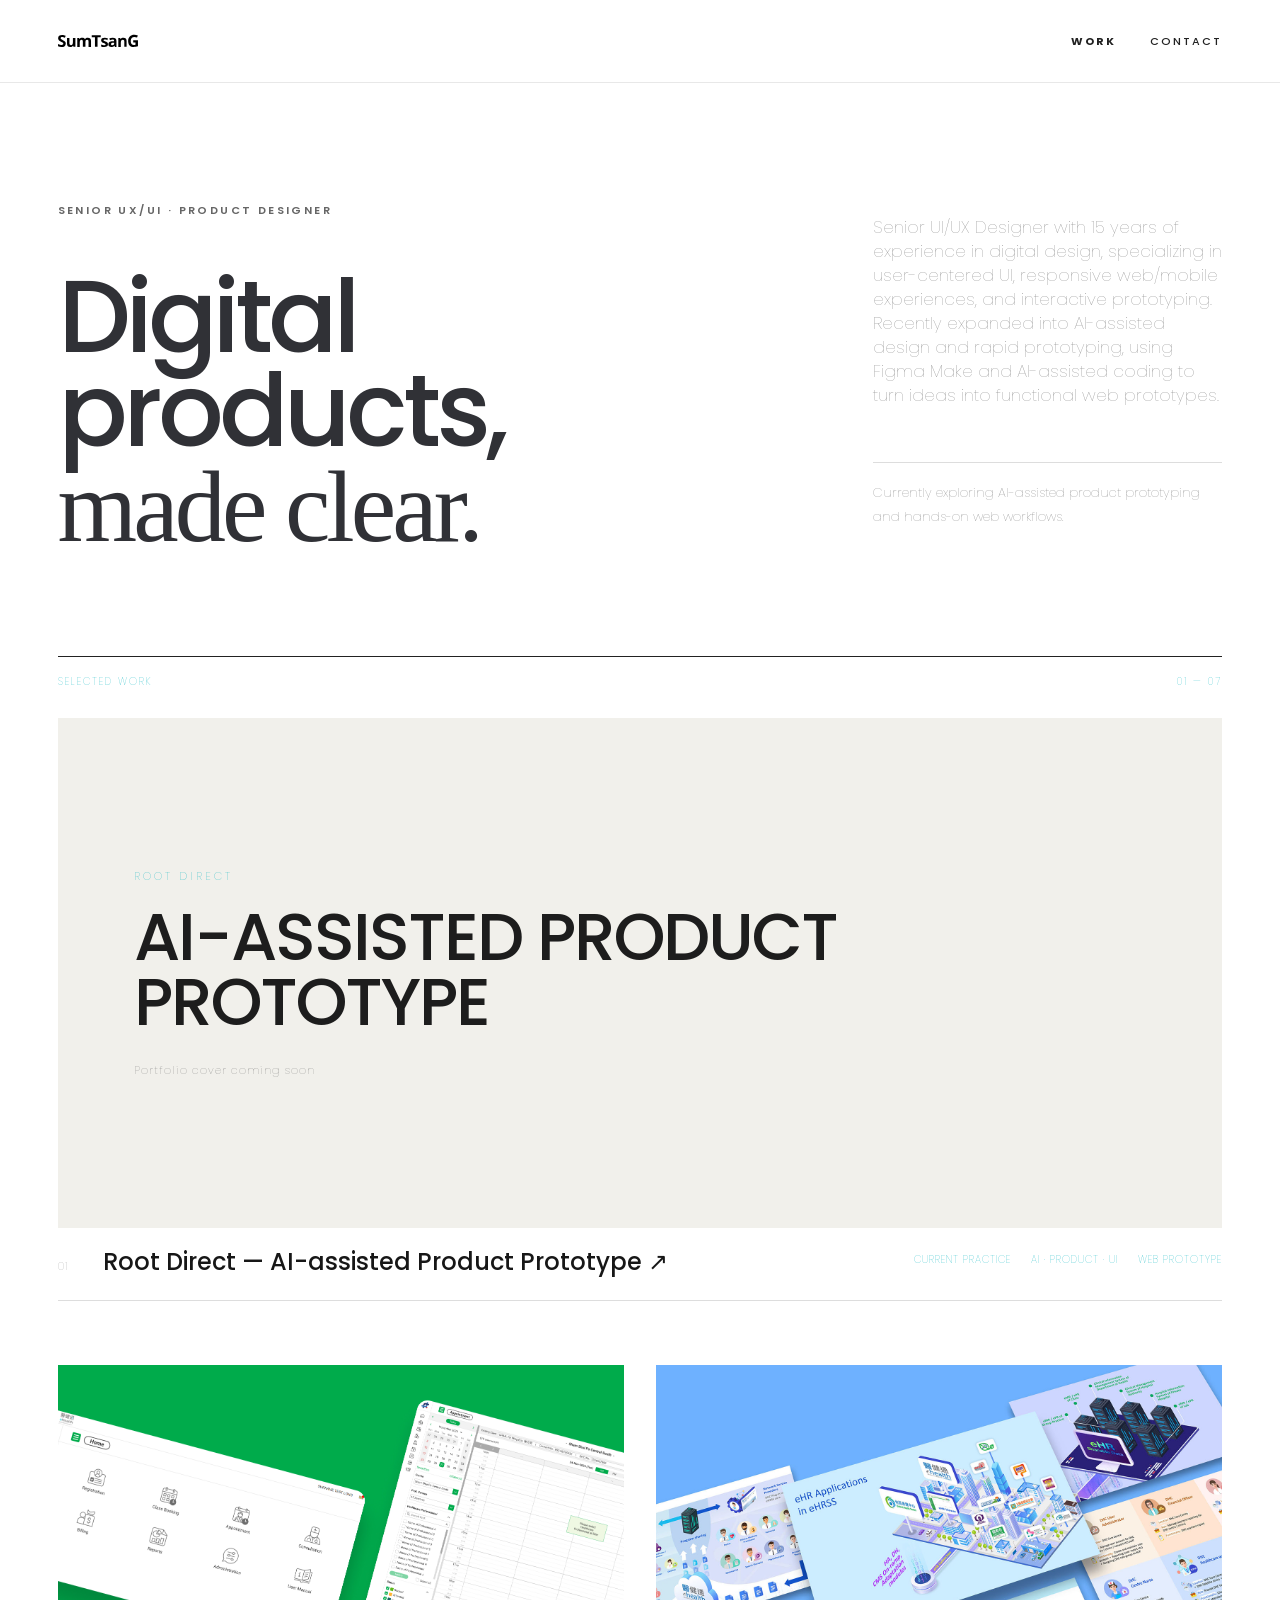
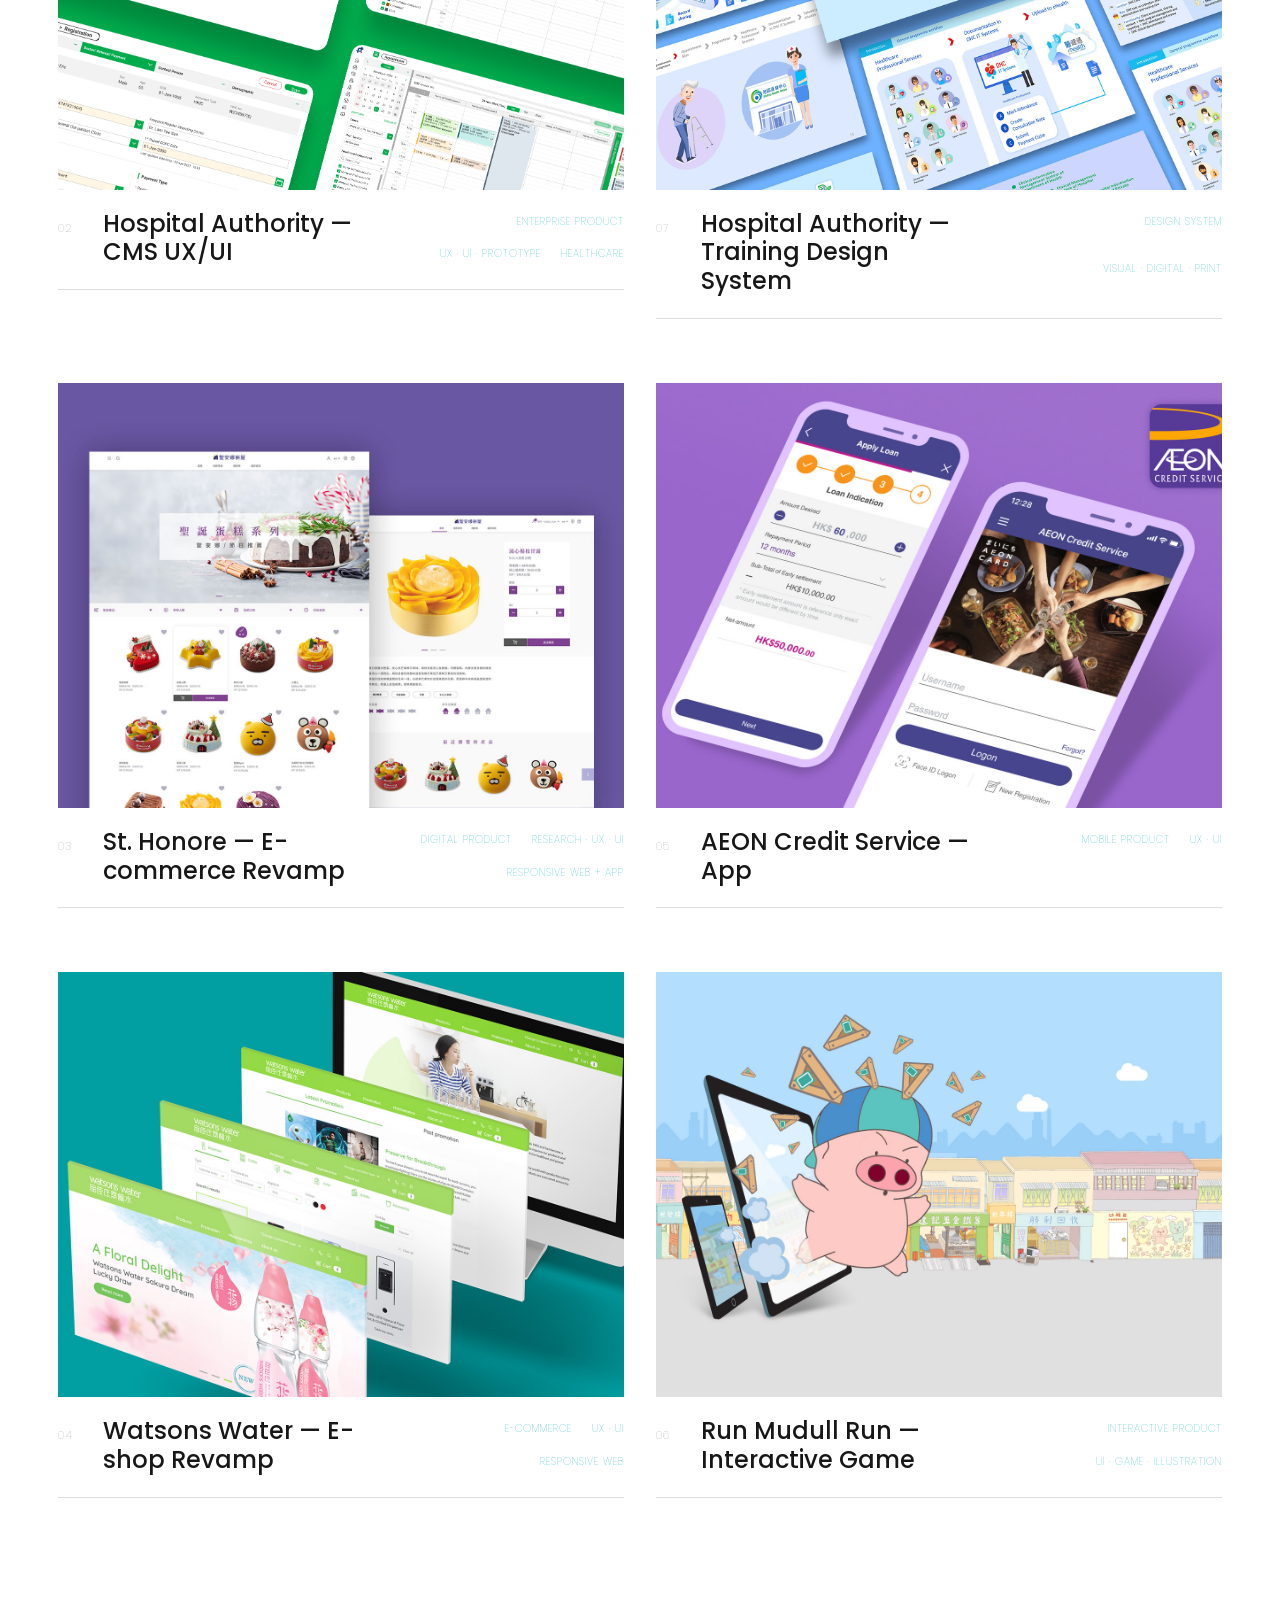
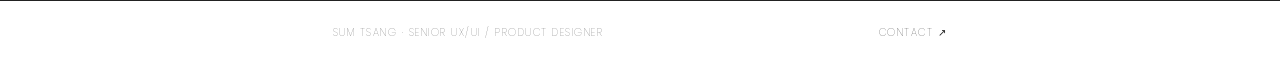
==== commit ec678c2d: "Revise introduction for clarity and focus on AI design Updated the introduction paragraph to reflect" ====
--- a/index.html
+++ b/index.html
@@ -40,7 +40,8 @@
 <h1>Digital products,<br/><em>made clear.</em></h1>
 </div>
 <div class="intro-copy">
-<p>15 years of experience turning complex requirements into clear, practical digital experiences — from product requirements and user flows to UI, prototypes, development collaboration and validation.</p>
+<p>Senior UI/UX Designer with 15 years of experience in digital design, specializing in user-centered UI, responsive web/mobile experiences, and interactive prototyping. 
+<br>Recently expanded into AI-assisted design and rapid prototyping, using Figma Make and AI-assisted coding to turn ideas into functional web prototypes.</p>
 <p class="intro-note">Currently exploring AI-assisted product prototyping and hands-on web workflows.</p>
 </div>
 </div>
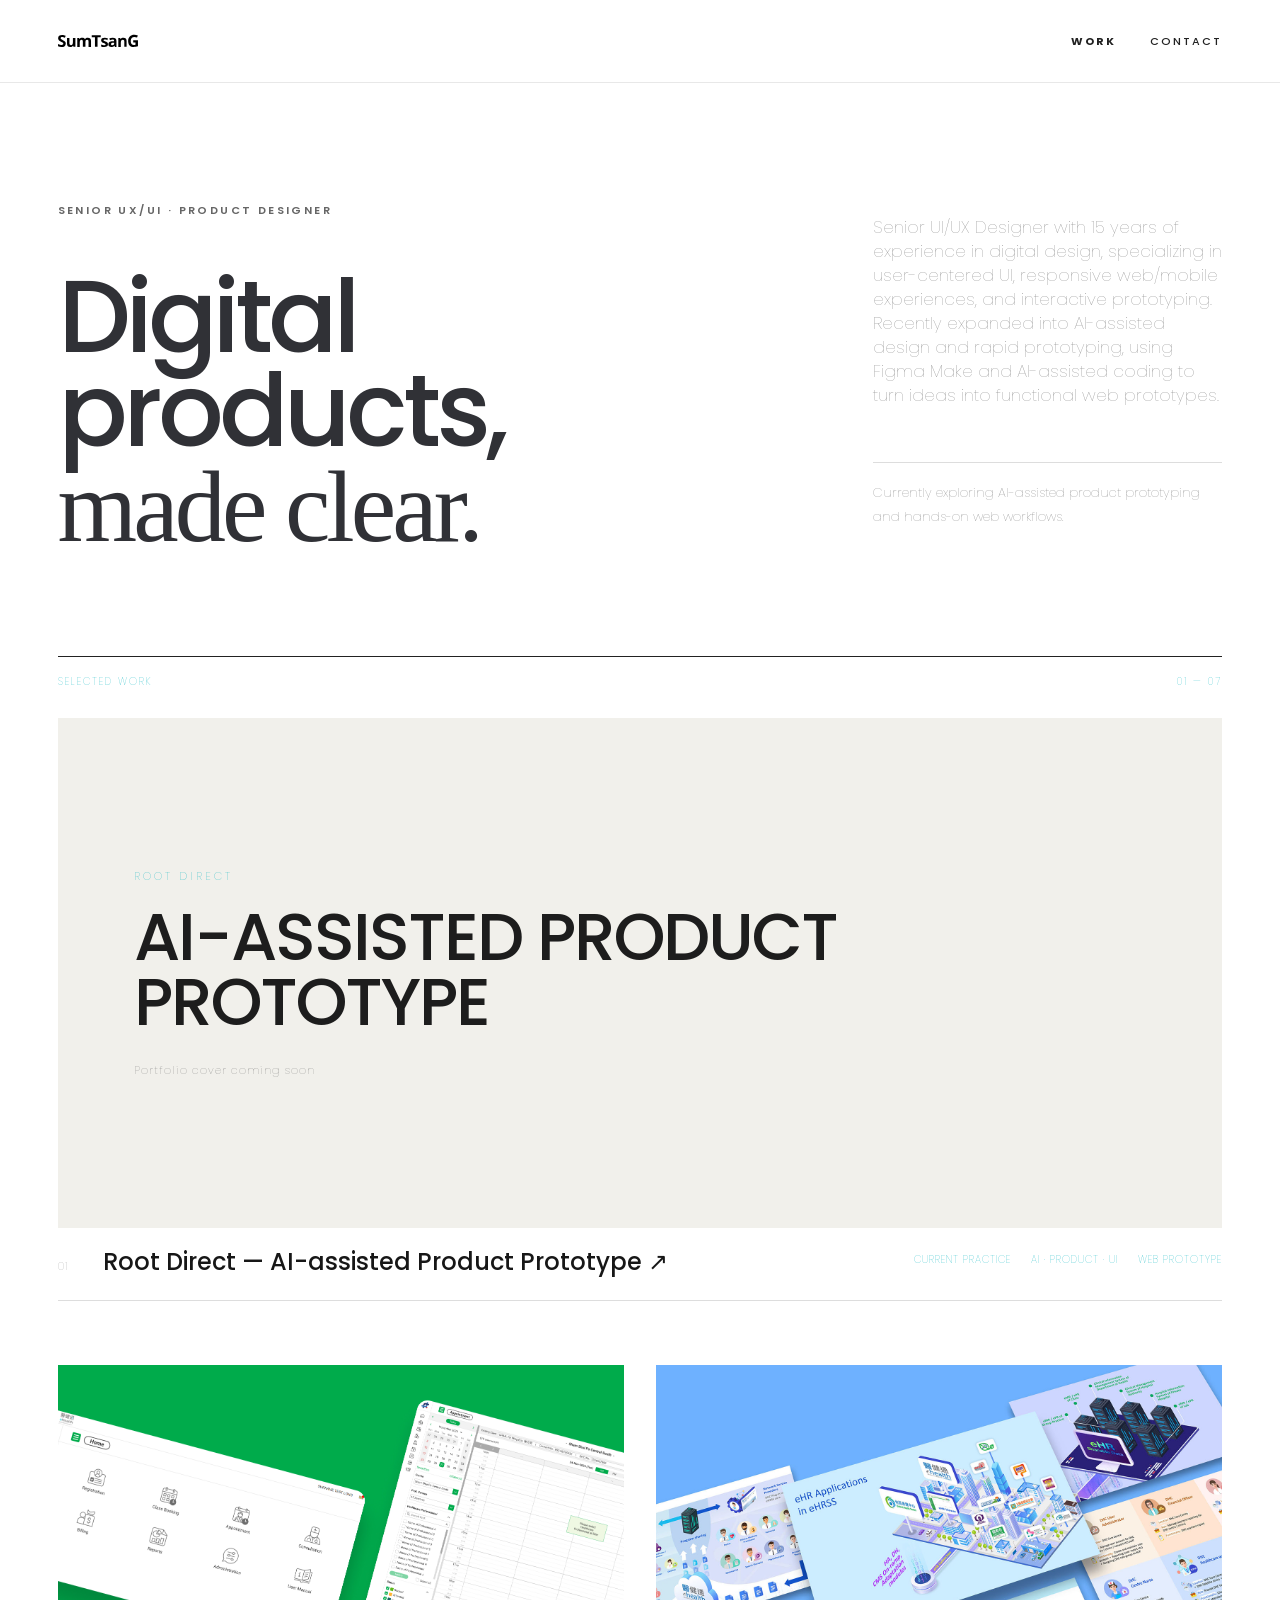
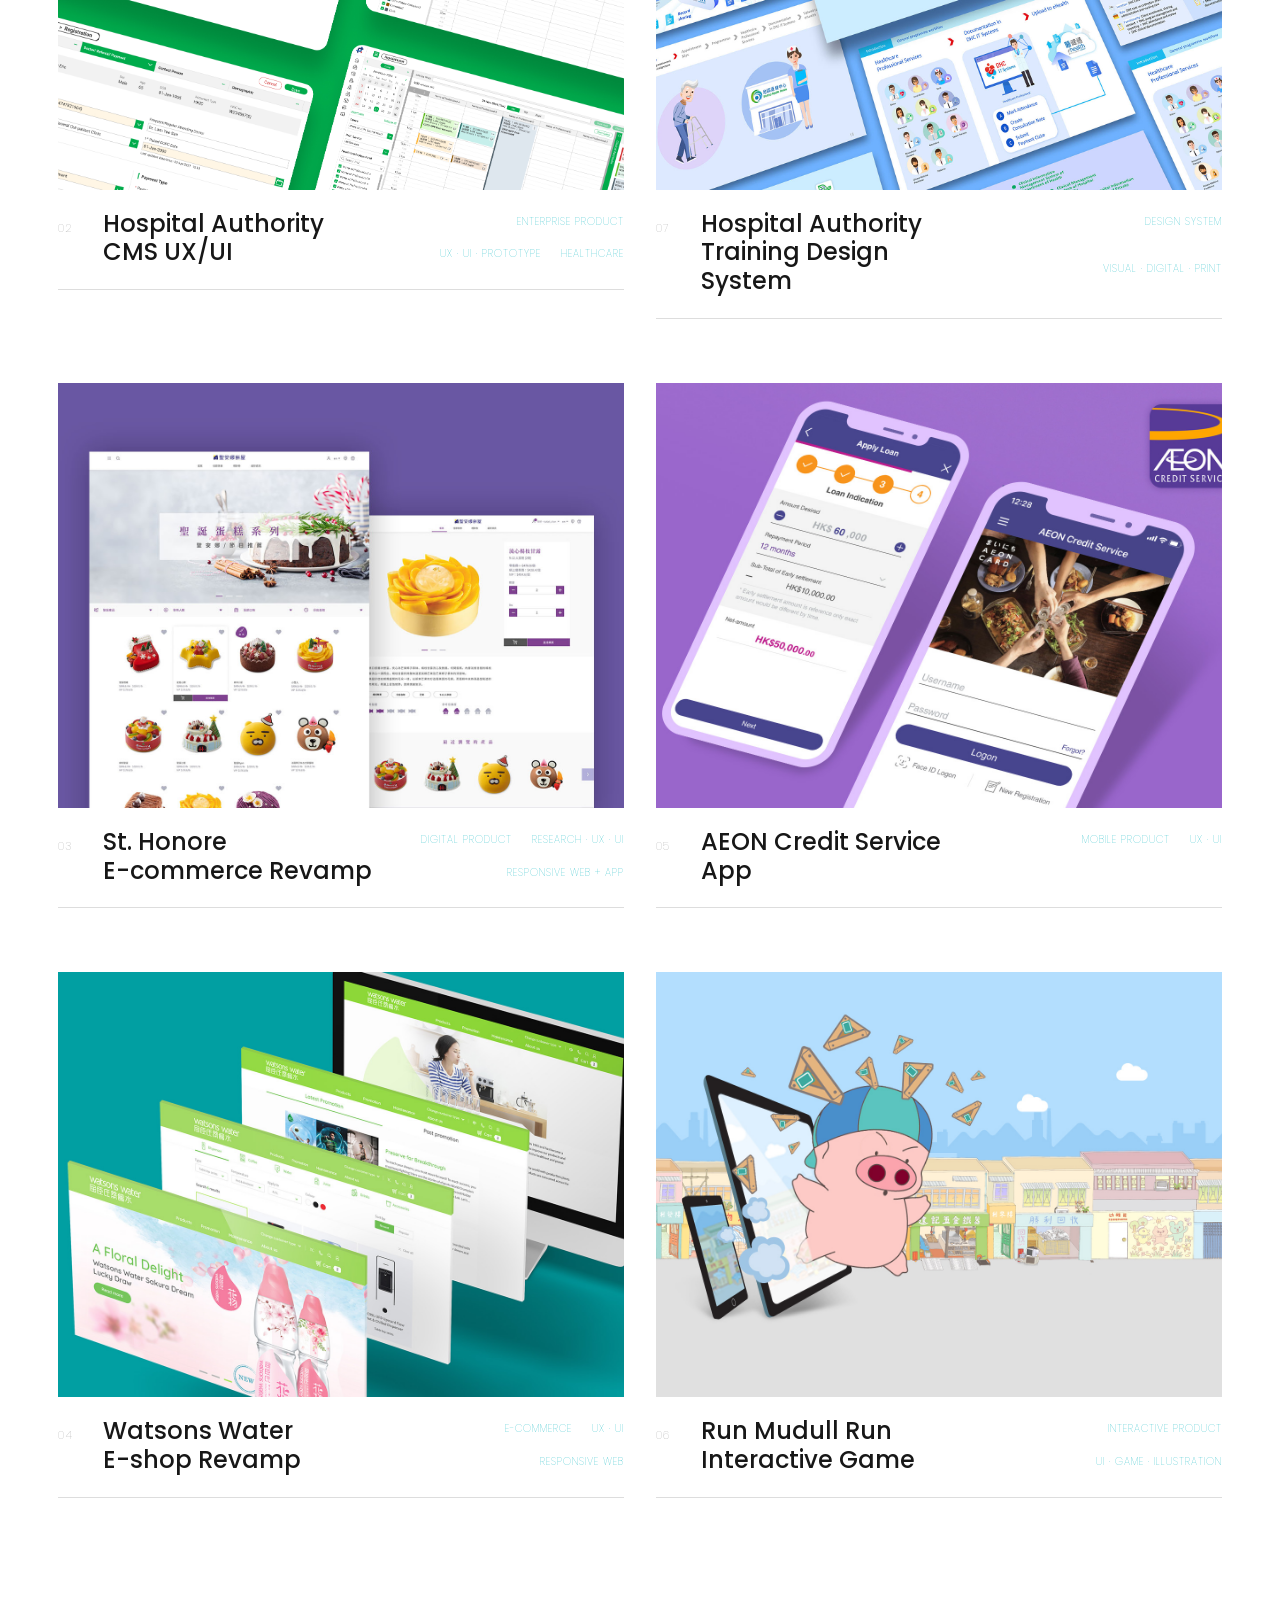
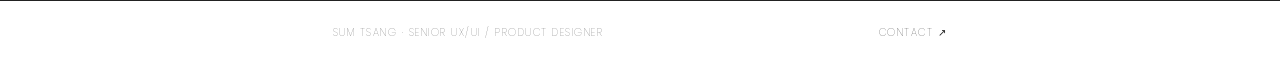
==== commit 763e35a1: "Update project titles with line breaks" ====
--- a/index.html
+++ b/index.html
@@ -70,20 +70,20 @@
 <article class="work-project">
 <a class="work-image" href="ha-uxui.html"><img alt="Hospital Authority CMS UX/UI" src="img/portfolio/hat-ux-hero.jpg"/></a>
 <div class="work-meta">
-<div><span class="project-number">02</span><h2><a href="ha-uxui.html">Hospital Authority — CMS UX/UI</a></h2></div>
+<div><span class="project-number">02</span><h2><a href="ha-uxui.html">Hospital Authority<br>CMS UX/UI</a></h2></div>
 <div class="project-info"><span>Enterprise Product</span><span>UX · UI · Prototype</span><span>Healthcare</span></div>
 </div>
 </article>
 
   
 <article class="work-project"><a class="work-image" href="ha-tutorial.html"><img alt="Hospital Authority Training Design System" src="img/portfolio/hat-06.jpg"/></a>
-  <div class="work-meta"><div><span class="project-number">07</span><h2><a href="ha-tutorial.html">Hospital Authority — Training Design System</a></h2></div><div class="project-info"><span>Design System</span><span>Visual · Digital · Print</span></div></div></article>
+  <div class="work-meta"><div><span class="project-number">07</span><h2><a href="ha-tutorial.html">Hospital Authority<br>Training Design System</a></h2></div><div class="project-info"><span>Design System</span><span>Visual · Digital · Print</span></div></div></article>
 
   
 <article class="work-project">
 <a class="work-image" href="sh.html"><img alt="St. Honore ecommerce site revamp" src="img/portfolio/sh-hero.jpg"/></a>
 <div class="work-meta">
-<div><span class="project-number">03</span><h2><a href="sh.html">St. Honore — E-commerce Revamp</a></h2></div>
+<div><span class="project-number">03</span><h2><a href="sh.html">St. Honore<br>E-commerce Revamp</a></h2></div>
 <div class="project-info"><span>Digital Product</span><span>Research · UX · UI</span><span>Responsive Web + App</span></div>
 </div>
 </article>
@@ -92,7 +92,7 @@
 <article class="work-project">
 <a class="work-image" href="aeon-noshow.html"><img alt="AEON Credit Service App" src="img/portfolio/aeon-noshow-hero.jpg"/></a>
 <div class="work-meta">
-<div><span class="project-number">05</span><h2><a href="aeon-noshow.html">AEON Credit Service — App</a></h2></div>
+<div><span class="project-number">05</span><h2><a href="aeon-noshow.html">AEON Credit Service<br>App</a></h2></div>
 <div class="project-info"><span>Mobile Product</span><span>UX · UI</span></div>
 </div>
 </article>
@@ -101,13 +101,14 @@
 <article class="work-project">
 <a class="work-image" href="ww.html"><img alt="Watsons Water e-shop revamp" src="img/portfolio/ww-hero.jpg"/></a>
 <div class="work-meta">
-<div><span class="project-number">04</span><h2><a href="ww.html">Watsons Water — E-shop Revamp</a></h2></div>
+<div><span class="project-number">04</span><h2><a href="ww.html">Watsons Water<br>E-shop Revamp</a></h2></div>
 <div class="project-info"><span>E-commerce</span><span>UX · UI</span><span>Responsive Web</span></div>
 </div>
 </article>
 
   
-<article class="work-project"><a class="work-image" href="mudull.html"><img alt="Run Mudull Run game" src="img/portfolio/md-hero.jpg"/></a><div class="work-meta"><div><span class="project-number">06</span><h2><a href="mudull.html">Run Mudull Run — Interactive Game</a></h2></div><div class="project-info"><span>Interactive Product</span><span>UI · Game · Illustration</span></div></div></article>
+<article class="work-project"><a class="work-image" href="mudull.html"><img alt="Run Mudull Run game" src="img/portfolio/md-hero.jpg"/></a>
+  <div class="work-meta"><div><span class="project-number">06</span><h2><a href="mudull.html">Run Mudull Run<br>Interactive Game</a></h2></div><div class="project-info"><span>Interactive Product</span><span>UI · Game · Illustration</span></div></div></article>
 
   
 </div>
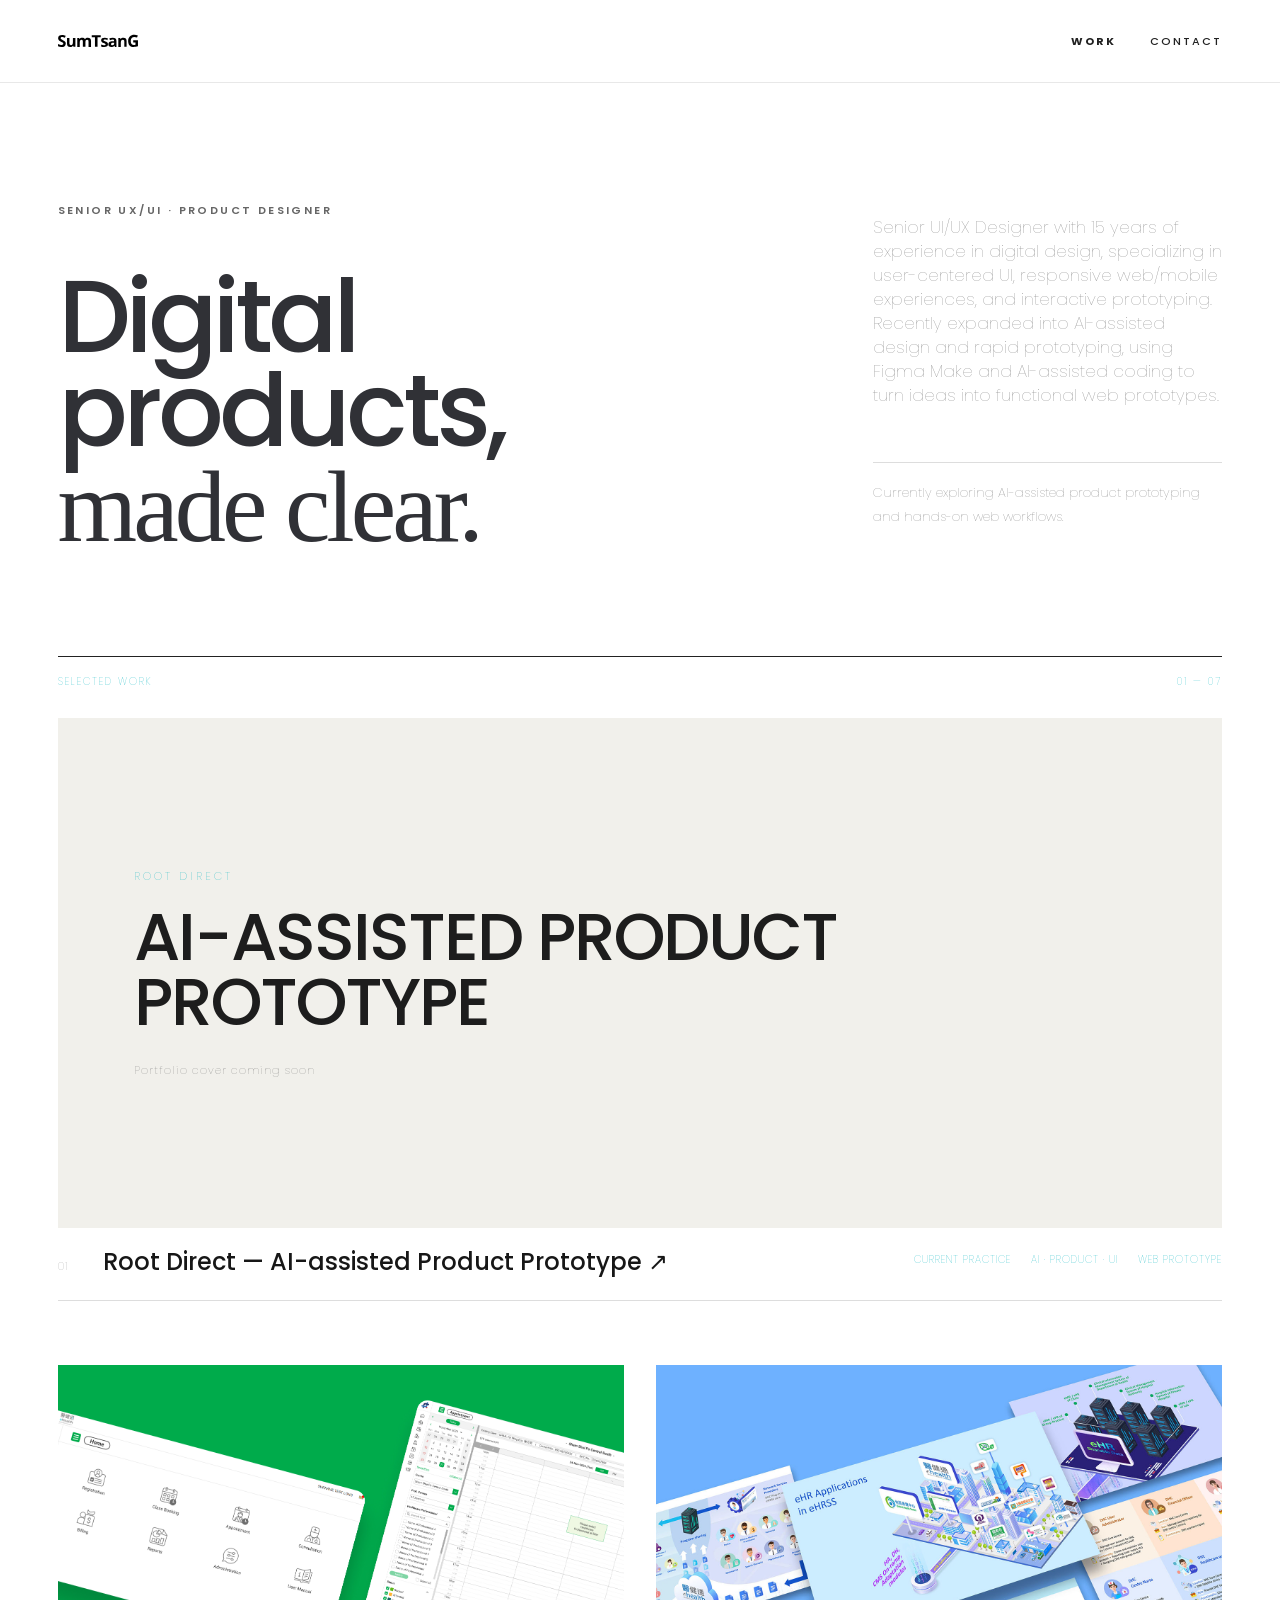
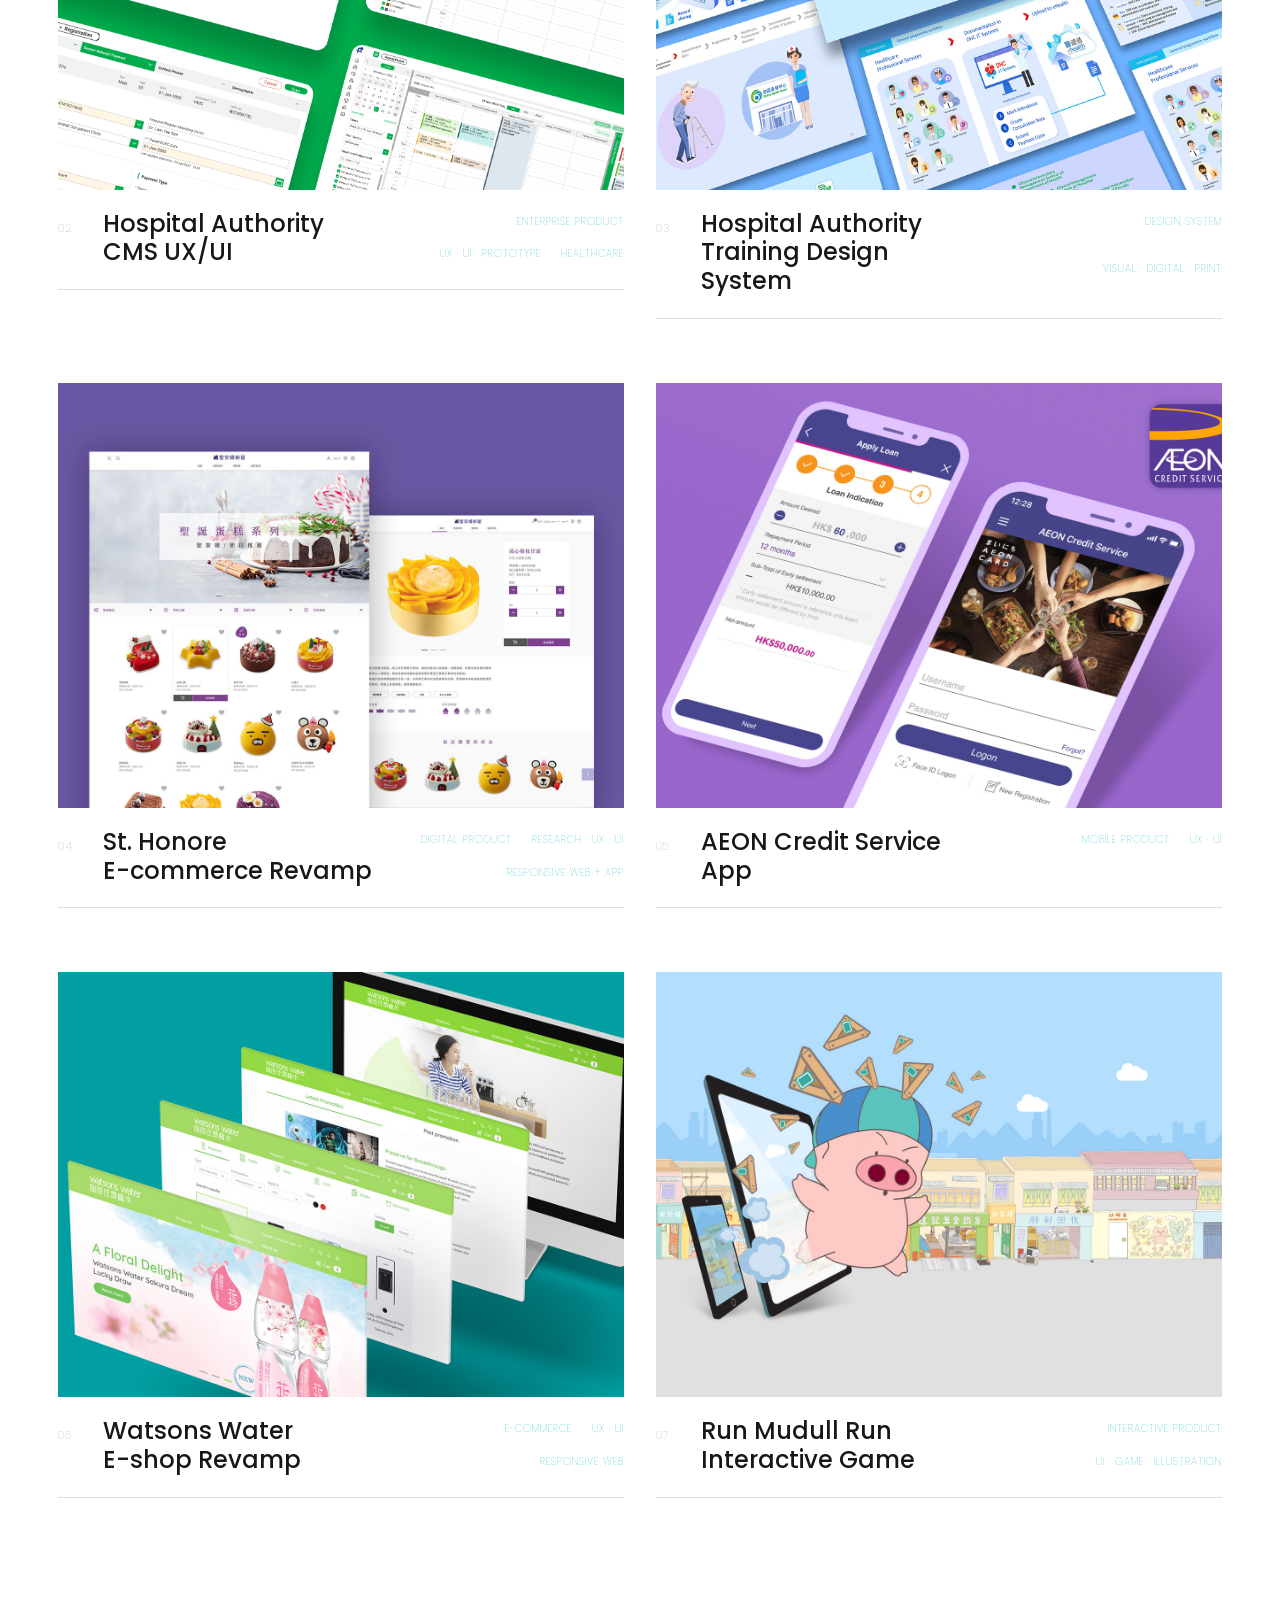
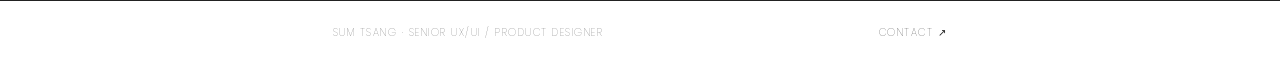
==== commit 176b4c2b: "Update index.html" ====
--- a/index.html
+++ b/index.html
@@ -77,13 +77,13 @@
 
   
 <article class="work-project"><a class="work-image" href="ha-tutorial.html"><img alt="Hospital Authority Training Design System" src="img/portfolio/hat-06.jpg"/></a>
-  <div class="work-meta"><div><span class="project-number">07</span><h2><a href="ha-tutorial.html">Hospital Authority<br>Training Design System</a></h2></div><div class="project-info"><span>Design System</span><span>Visual · Digital · Print</span></div></div></article>
+  <div class="work-meta"><div><span class="project-number">03</span><h2><a href="ha-tutorial.html">Hospital Authority<br>Training Design System</a></h2></div><div class="project-info"><span>Design System</span><span>Visual · Digital · Print</span></div></div></article>
 
   
 <article class="work-project">
 <a class="work-image" href="sh.html"><img alt="St. Honore ecommerce site revamp" src="img/portfolio/sh-hero.jpg"/></a>
 <div class="work-meta">
-<div><span class="project-number">03</span><h2><a href="sh.html">St. Honore<br>E-commerce Revamp</a></h2></div>
+<div><span class="project-number">04</span><h2><a href="sh.html">St. Honore<br>E-commerce Revamp</a></h2></div>
 <div class="project-info"><span>Digital Product</span><span>Research · UX · UI</span><span>Responsive Web + App</span></div>
 </div>
 </article>
@@ -101,14 +101,14 @@
 <article class="work-project">
 <a class="work-image" href="ww.html"><img alt="Watsons Water e-shop revamp" src="img/portfolio/ww-hero.jpg"/></a>
 <div class="work-meta">
-<div><span class="project-number">04</span><h2><a href="ww.html">Watsons Water<br>E-shop Revamp</a></h2></div>
+<div><span class="project-number">06</span><h2><a href="ww.html">Watsons Water<br>E-shop Revamp</a></h2></div>
 <div class="project-info"><span>E-commerce</span><span>UX · UI</span><span>Responsive Web</span></div>
 </div>
 </article>
 
   
 <article class="work-project"><a class="work-image" href="mudull.html"><img alt="Run Mudull Run game" src="img/portfolio/md-hero.jpg"/></a>
-  <div class="work-meta"><div><span class="project-number">06</span><h2><a href="mudull.html">Run Mudull Run<br>Interactive Game</a></h2></div><div class="project-info"><span>Interactive Product</span><span>UI · Game · Illustration</span></div></div></article>
+  <div class="work-meta"><div><span class="project-number">07</span><h2><a href="mudull.html">Run Mudull Run<br>Interactive Game</a></h2></div><div class="project-info"><span>Interactive Product</span><span>UI · Game · Illustration</span></div></div></article>
 
   
 </div>
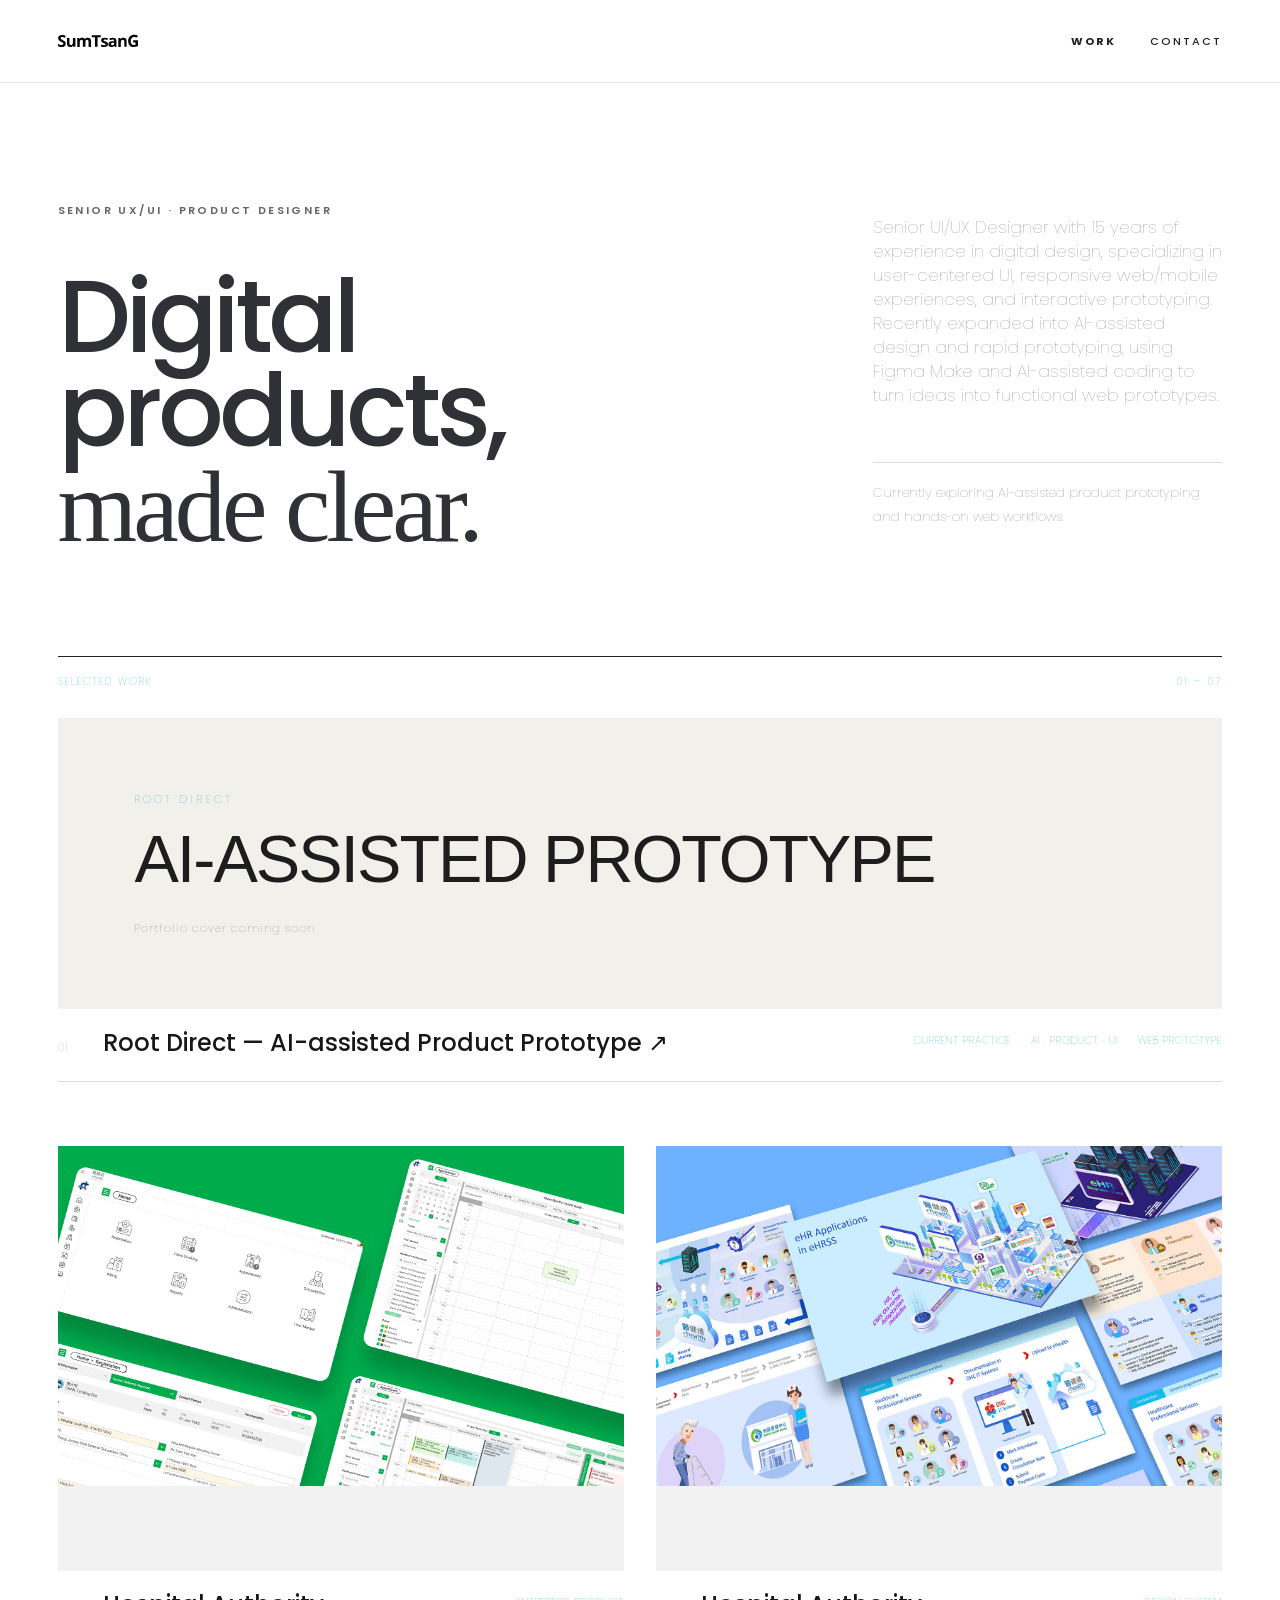
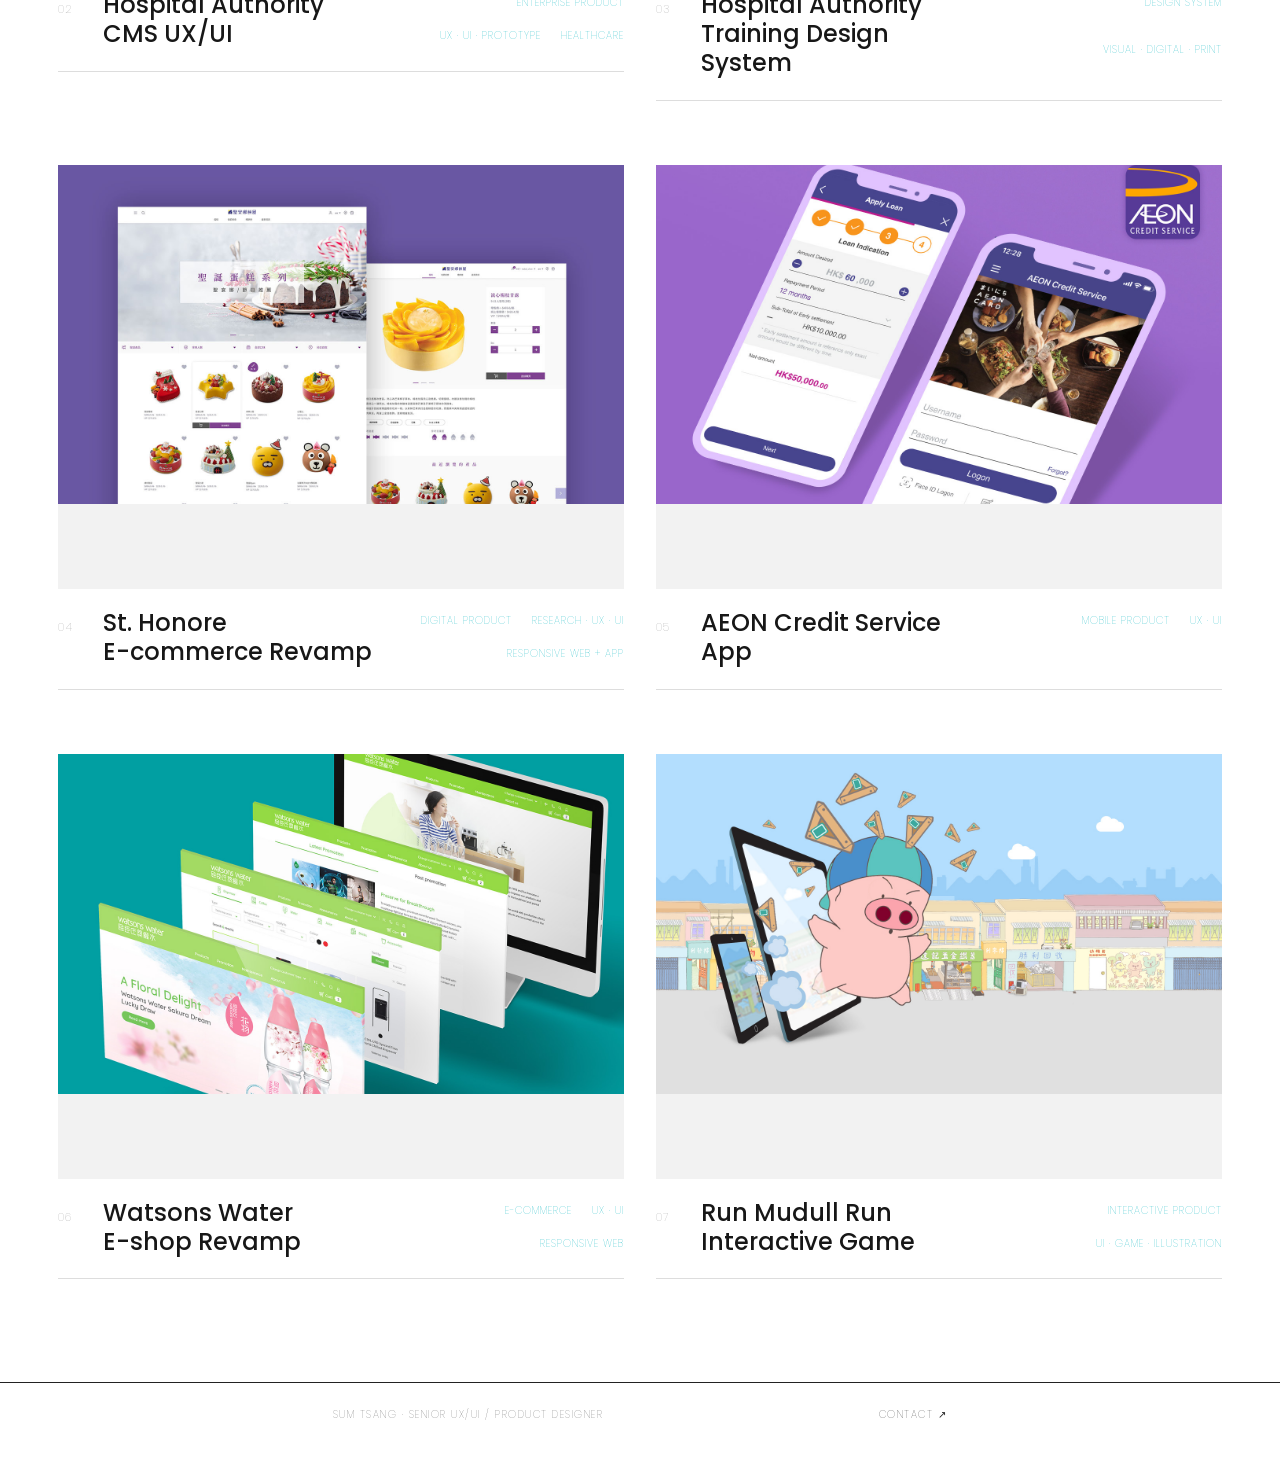
==== commit caea150b: "Update project description in index.html" ====
--- a/index.html
+++ b/index.html
@@ -54,7 +54,7 @@
 <a aria-label="Root Direct live prototype" class="work-image rootdirect-cover" href="https://rootdirect-hk.onrender.com/" rel="noopener" target="_blank">
 <div class="rootdirect-placeholder">
 <span>ROOT DIRECT</span>
-<strong>AI-ASSISTED PRODUCT PROTOTYPE</strong>
+<strong>AI-ASSISTED PROTOTYPE</strong>
 <small>Portfolio cover coming soon</small>
 </div>
 </a>
--- a/css/portfolio-job3.css
+++ b/css/portfolio-job3.css
@@ -105,7 +105,7 @@
 
 .job3-work .work-project:not(.rootdirect-project) .work-image img {
   width:100%;
-  height:100%;
+  height:80%;
   object-fit:cover;
 }
 
@@ -121,7 +121,7 @@
 
 .job3-work .rootdirect-project .rootdirect-placeholder {
   min-height:0;
-  height:100%;
+  height:80%;
   display:flex;
   flex-direction:column;
   justify-content:center;
@@ -141,8 +141,8 @@
   font-size:clamp(32px,4.2vw,68px);
   line-height:.98;
   letter-spacing:-2px;
-  font-weight:500;
-  max-width:760px;
+  font-weight:400;
+  max-width:800px;
 }
 
 .rootdirect-placeholder small {
@@ -187,9 +187,19 @@
 
 /* V4: Root Direct full-width lead; remaining projects in two-column rows. */
 .job3-work .rootdirect-project { grid-column:1 / -1; }
-.job3-work .rootdirect-project .work-image { aspect-ratio:16 / 7; }
-.job3-work .rootdirect-project .rootdirect-placeholder { padding:5vw 6vw; }
-.job3-work .rootdirect-project .rootdirect-placeholder strong { font-size:clamp(42px,5.2vw,88px); }
+.job3-work .rootdirect-project .work-image { aspect-ratio:16 / 4; }
+.job3-work .rootdirect-project .rootdirect-placeholder {
+    height:100%;
+    min-height:0;
+    padding:3vw 6vw;
+    box-sizing:border-box;
+}
+.job3-work .rootdirect-project .rootdirect-placeholder strong {
+    white-space:nowrap;
+    width:100%;
+    max-width:none;
+    font-size:clamp(42px, 5.2vw, 88px);
+}
 @media (max-width:767px){.job3-work .rootdirect-project{grid-column:auto}.job3-work .rootdirect-project .work-image{aspect-ratio:4/3}}
 /* Added legacy pages: same Job 3 detail treatment. */
 .job3-project-page .page-content.pt-50 > .container{width:100%;padding-left:4.5vw;padding-right:4.5vw}
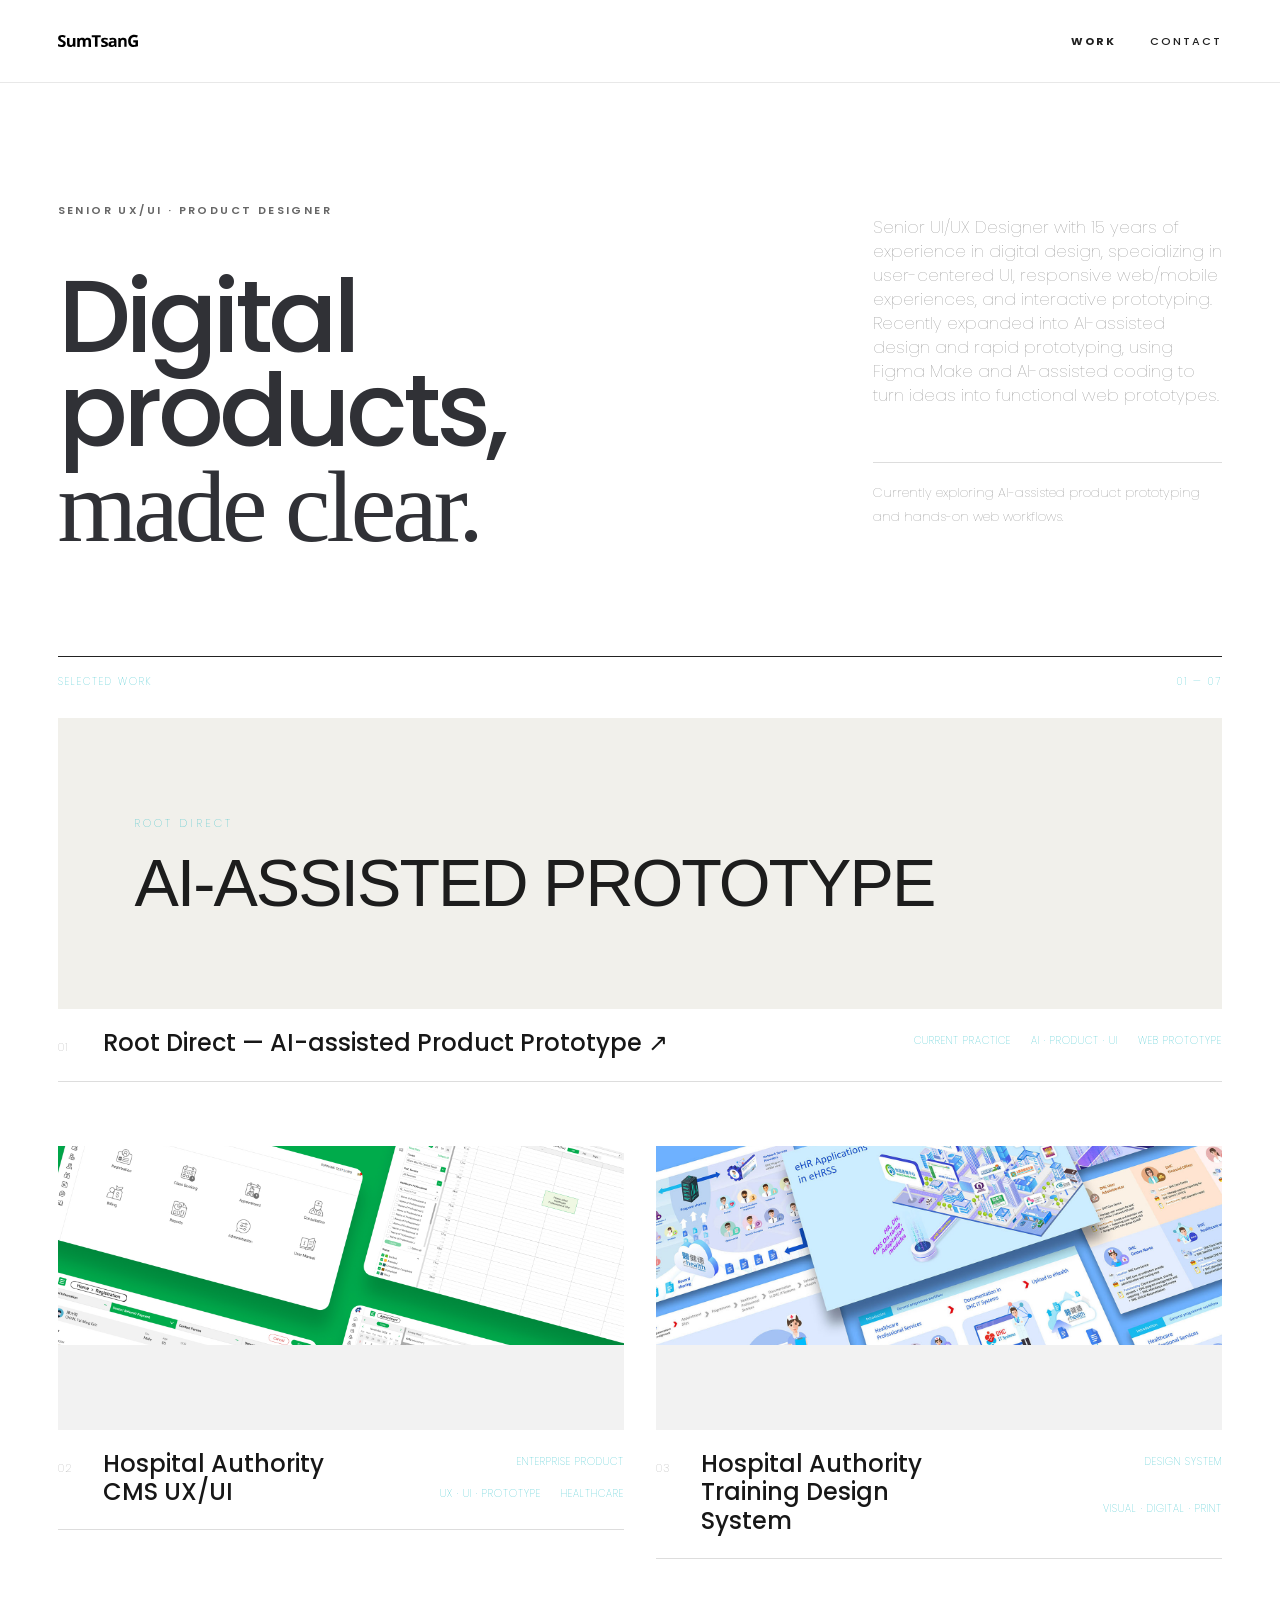
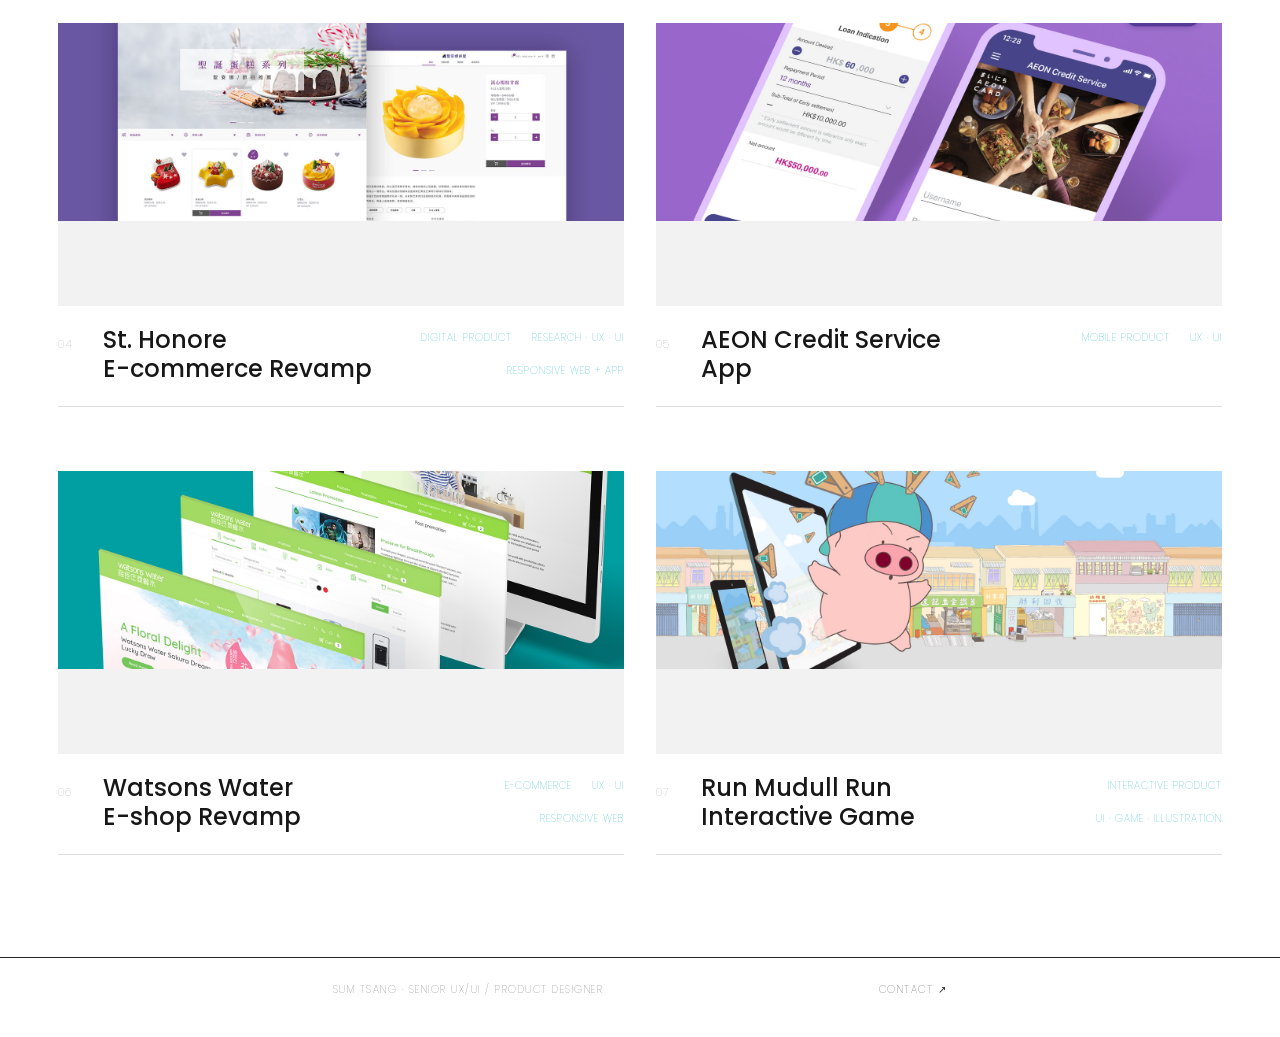
==== commit 33aa7c3c: "Remove portfolio cover text from index.html Removed the 'Portfolio cover coming soon' text from the " ====
--- a/index.html
+++ b/index.html
@@ -55,7 +55,6 @@
 <div class="rootdirect-placeholder">
 <span>ROOT DIRECT</span>
 <strong>AI-ASSISTED PROTOTYPE</strong>
-<small>Portfolio cover coming soon</small>
 </div>
 </a>
 
--- a/css/portfolio-job3.css
+++ b/css/portfolio-job3.css
@@ -100,12 +100,12 @@
 }
 
 .job3-work .work-image {
-  aspect-ratio:4 / 3;
+  aspect-ratio:4 / 2;
 }
 
 .job3-work .work-project:not(.rootdirect-project) .work-image img {
   width:100%;
-  height:80%;
+  height:70%;
   object-fit:cover;
 }
 
@@ -116,12 +116,12 @@
 }
 
 .job3-work .rootdirect-project .work-image {
-  aspect-ratio: 5 / 4;
+  aspect-ratio: 4 / 2;
 }
 
 .job3-work .rootdirect-project .rootdirect-placeholder {
   min-height:0;
-  height:80%;
+  height:70%;
   display:flex;
   flex-direction:column;
   justify-content:center;
@@ -175,7 +175,7 @@
   }
   .job3-work .work-image,
   .job3-work .rootdirect-project .work-image {
-    aspect-ratio:4 / 3;
+    aspect-ratio:4 / 2;
   }
   .rootdirect-project .rootdirect-placeholder {
     padding:30px;
@@ -200,7 +200,7 @@
     max-width:none;
     font-size:clamp(42px, 5.2vw, 88px);
 }
-@media (max-width:767px){.job3-work .rootdirect-project{grid-column:auto}.job3-work .rootdirect-project .work-image{aspect-ratio:4/3}}
+@media (max-width:767px){.job3-work .rootdirect-project{grid-column:auto}.job3-work .rootdirect-project .work-image{aspect-ratio:4/2}}
 /* Added legacy pages: same Job 3 detail treatment. */
 .job3-project-page .page-content.pt-50 > .container{width:100%;padding-left:4.5vw;padding-right:4.5vw}
 .job3-project-page .project-details-wide{width:100%}
